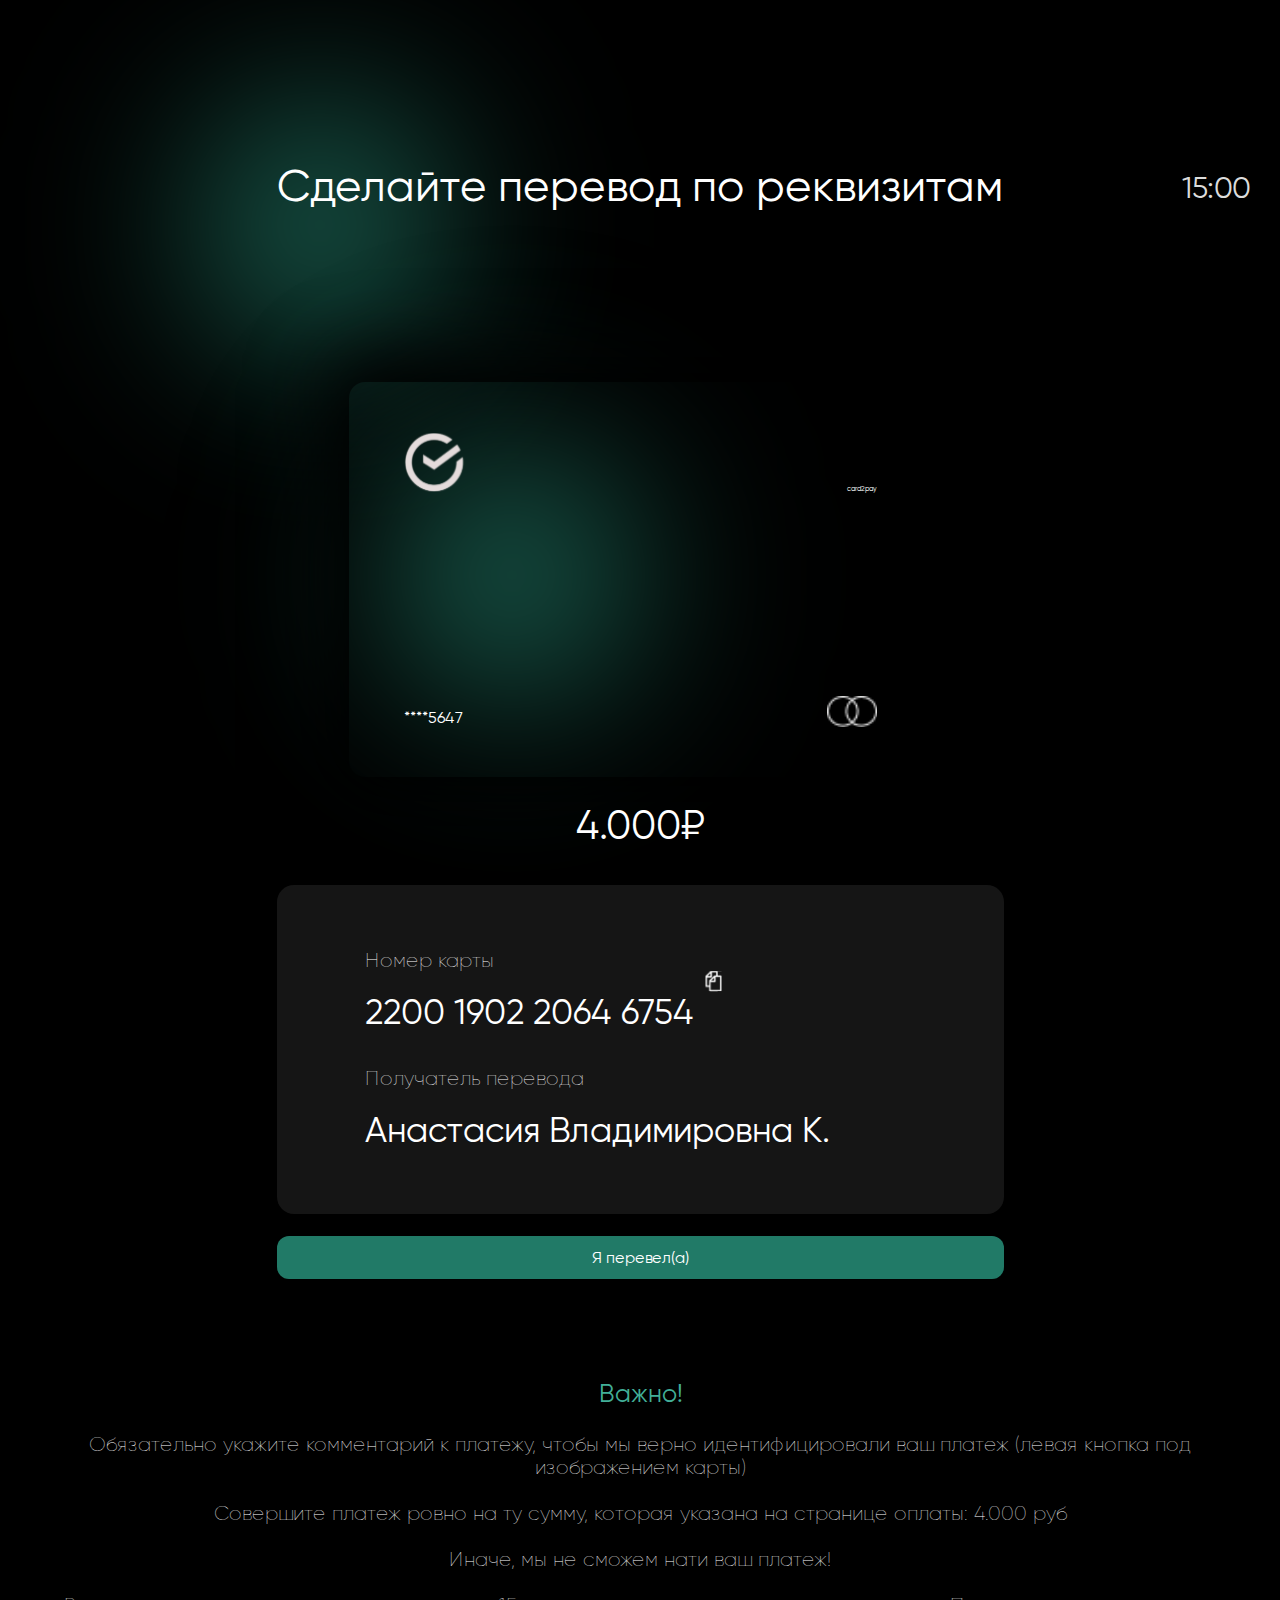
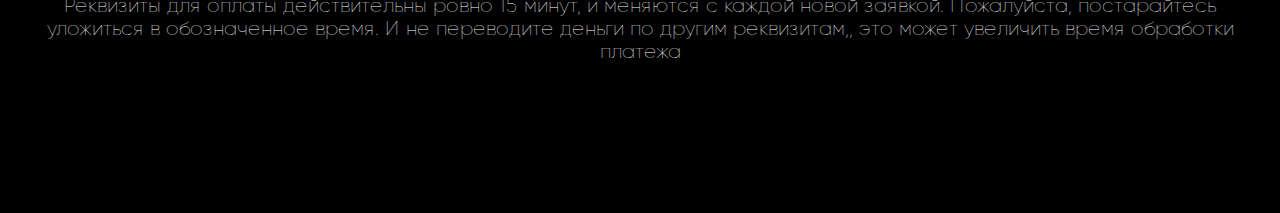
==== index.html @ 3e1feeab "update animation" ====
<!DOCTYPE html>
<html lang="en">
  <head>
    <meta charset="UTF-8" />
    <meta name="viewport" content="width=device-width, initial-scale=1.0" />
    <link href="./style.css" rel="stylesheet" />
    <link href="./animation.css" rel="stylesheet" />
    <title>green-page</title>
  </head>

  <body>
    <div class="gradient-bg">
      <div class="wrapper">
        <div class="page">
          <h1 class="title center">Сделайте перевод по реквизитам</h1>
          <div class="time">15:00</div>
          <div class="cards">
            <div class="card-front">
              <div class="card-front__wr">
                <div class="card-row">
                  <img class="sber" src="./img/gr/sber-icon.svg" alt="" />
                  <span>card2pay</span>
                </div>
                <div class="card-row">
                  <p>****5647</p>
                  <img class="card-logo" src="./img/gr/icon.png" alt="" />
                </div>
              </div>
            </div>
            <div class="card-back">
              <div class="count center">4.000₽</div>
              <div class="info-card">
                <div class="info-card__row">
                  <div class="info">Номер карты</div>
                  <div class="h2">2200 1902 2064 6754</div>
                  <img class="copy" src="./img/gr/copy.svg" alt="" />
                </div>

                <div class="info-card__row">
                  <div class="info">Получатель перевода</div>
                  <div class="h2">Анастасия Владимировна К.</div>
                </div>
              </div>
              <a class="main-btn" href="">Я перевел(а)</a>
            </div>
          </div>
          <div class="info-wr">
            <div class="info-title center">Важно!</div>
            <div class="info">
              Обязательно укажите комментарий к платежу, чтобы мы верно
              идентифицировали ваш платеж (левая кнопка под изображением карты)
              <br /><br />
              Совершите платеж ровно на ту сумму, которая указана на странице
              оплаты: 4.000 руб
              <br /><br />
              Иначе, мы не сможем нати ваш платеж!
              <br /><br />
              Реквизиты для оплаты действительны ровно 15 минут, и меняются с
              каждой новой заявкой. Пожалуйста, постарайтесь уложиться в
              обозначенное время. И не переводите деньги по другим реквизитам,,
              это может увеличить время обработки платежа
            </div>
          </div>
        </div>
      </div>
      <svg xmlns="http://www.w3.org/2000/svg">
        <defs>
          <filter id="goo">
            <feGaussianBlur
              in="SourceGraphic"
              stdDeviation="10"
              result="blur"
            />
            <feColorMatrix
              in="blur"
              mode="matrix"
              values="1 0 0 0 0  0 1 0 0 0  0 0 1 0 0  0 0 0 18 -8"
              result="goo"
            />
            <feBlend in="SourceGraphic" in2="goo" />
          </filter>
        </defs>
      </svg>
      <div class="gradients-container">
        <div class="g1"></div>
        <div class="g2"></div>
      </div>
    </div>
  </body>
</html>
---- style.css ----
/* @font-face {
    font-family: "Gilroy Bold";
    src: url("../../fonts/Gilroy-Bold.ttf");
} */

/* @font-face {
    font-family: "GilroyLight";
    src: url("./fonts/Gilroy-Light.ttf");
} */

/* @font-face {
    font-family: "GilroyMedium";
    src: url("./fonts/Gilroy-Medium.ttf");
} */

@font-face {
    font-family: "GilroyRegular";
    src: url("./fonts/Gilroy-Regular.ttf");
}

@font-face {
    font-family: "GilroyThin";
    src: url("./fonts/Gilroy-Thin.ttf");
}

/* @font-face {
    font-family: "Futura";
    src: url("../../fonts/FuturaPT-Medium.woff");
} */

* {
    margin: 0;
    padding: 0;
    border: 0px;

    font-family: GilroyRegular, sans-serif;
    color: white;
    font-weight: 500;

    /* outline: 1px solid red !important; */
}

a {
    text-decoration: none;
}

body {
    background: black;
}

.wrapper {
    max-width: 390px;
    /* padding: 0 30px; */
    margin: auto;
    /* position: relative; */
    /* display: flex;
    flex-direction: column;
    align-items: center; */
    /* z-index: 1000; */
    /* background: black; */

}

.page {
    position: relative;
    display: flex;
    flex-direction: column;
    align-items: center;
    padding: 30px;
    z-index: 1000;
}

h1 {
    font-size: 15px;
}

.center {
    text-align: center;
}

.title {
    padding: 70px 0 10px;
}

.time {
    font-size: 20px;
    top: 50px;
    position: absolute;
    right: 30px;
    color: #DCDCDC;
}


.card-front {
    /* padding: 28px 33px; */
    /* display: flex; */
    height: 223px;
    /* flex-direction: column; */
    /* justify-content: space-between; */
    /* background: url("./img/gr/card-bg-desct.png") no-repeat center center; */
    /* background: url("./img/gr/card-bg.png") no-repeat center center; */
    /* background: #067865; */
    border-radius: 16px;
    width: 329px;
    box-shadow: 0px 0px 75px 25px black;
    /* opacity: 0.2; */
}

.card-front__wr {
    display: flex;
    height: 167px;
    flex-direction: column;
    padding: 28px 33px;
    justify-content: space-between;
}

.card-row {
    display: flex;
    justify-content: space-between;
    height: fit-content;
    align-items: flex-end;
}

.card-front span {
    font-size: 7px;
}

.count {
    font-size: 25px;
    padding: 25px 0 36px;
}

.info-card {
    background-color: #151515;
    border-radius: 17px;
    padding: 33px 0 33px 21px;
    display: grid;
    gap: 20px;
    margin-bottom: 16px;
}

.info-card__row {
    position: relative;
}

/* 
.info-wr {
    padding: 0 30px;
} */

.info {
    font-family: GilroyThin, sans-serif;
    /* color: #636363; */
    font-size: 12px;
    margin-bottom: 4px;
}

.copy {
    position: absolute;
    right: 100px;
    bottom: 22px;
    cursor: pointer;
}

.h2 {
    font-size: 20px;
}

.info-title {
    color: #42AF98;
    font-size: 17px;
    margin-bottom: 13px;
}


.main-btn {
    background: #217A67;
    padding: 10px 0;
    width: 100%;
    display: flex;
    justify-content: center;
    border-radius: 12px;
    text-shadow: 1px 1px #217A67;
    margin-bottom: 22px;
}

@media (min-width: 992px) {
    .wrapper {
        max-width: 1500px;
    }

    .page {
        padding: 30px 30px 130px;
    }

    h1 {
        font-size: 45px;
    }

    .title {
        padding: 130px 0 170px;
    }

    .time {
        font-size: 30px;
        top: 170px;
        /* right: 30px;  */
    }

    .cards {
        display: flex;
        flex-direction: column;
        align-items: center;


        width: 100%;
        justify-content: space-between;
        margin-bottom: 100px;
    }


    .card-front__wr {
        padding: 50px 55px;
        height: 295px;
    }

    .card-front {
        /* background: url("./img/gr/card-bg-desct.png") no-repeat center center; */
        /* background: blue; */
        height: 395px;
        width: 583px;
        
    }

    .sber {
        height: 61px;
        width: 61px;
    }

    .card-logo {
        width: 50px;
        height: 31px;
    }

    .count {
        font-size: 40px;
    }

    .info-card {
        width: 639px;
        /* height: 322px; */
        margin-bottom: 22px;
        padding: 64px 0 64px 88px;
        gap: 35px;
    }

    .info {
        font-size: 20px;
        margin-bottom: 20px;
    }

    .h2 {
        font-size: 35px;
    }

    .copy {
        height: 21px;
        width: 21px;
        right: 280px;
        bottom: 40px;
    }

    .info-wr {
        text-align: center;
    }

    .main-btn {
        padding: 12px 0;
        margin-bottom: inherit;
    }

    .info-title {
        font-size: 25px;
        margin-bottom: 25px;
    }

    .info-title .info {
        text-align: center;
    }


}

@media (min-width: 1400px) {
    .cards {
        flex-direction: initial;
    }

    .card-back {
        margin-top: -107px;
    }
}
---- animation.css ----
:root {
    /* --opacity: 10%; */
    --color-bg1: red;
    --color-bg2: red;
    --color1: 33, 122, 103;
    --color3: 33, 122, 103;
    --color4: 33, 122, 103;
    --color5: 33, 122, 103;
    --color-interactive: 33, 122, 103;
    --circle-size: 50%;
    /* --blending: Soft-light; */
    --opacity-g: 0.3;
}


@keyframes g1 {
    0% {
        transform: translateX(-50%) translateY(-100vh);
    }

    /* 50% {
       transform: translateX(0) translateY(0);
    } */

    100% {
        transform: translateX(0) translateY(0);
        
    }
}


@keyframes g2 {
    0% {
        transform: translateX(150%) translateY(100vh);
    }

    /* 50% {
       transform: translateX(0) translateY(0);
    } */

    100% {
        transform: translateX(0) translateY(0);
        
    }
}


.gradient-bg {
    /* width: 100vw;
    height: 100vh; */
    /* position: relative; */
    overflow: hidden;
    background: black;
    /* top: 0;
    left: 0; */
}

.gradient-bg svg {
    display: none;
} 


.gradients-container {
    /* filter: url(#goo) blur(90px); */
    width: 100%;
    height: 100%;
    top: 0;
    /* right: 0; */
    position: absolute;
}

.g1 {
    top: -130px;
    left: 60px;
    filter: url(#goo) blur(90px);
    position: absolute;
    background: radial-gradient(circle at center, rgba(var(--color1), 0.8) 0, rgba(var(--color1), 0) 50%) no-repeat;
    /* background: radial-gradient(rgba(var(--color1), 0.8) 0, rgba(var(--color1), 0) 50%) no-repeat; */
    /* mix-blend-mode: var(--blending); */

    width: var(--circle-size);
    height: var(--circle-size);
    /* top: calc(50% - var(--circle-size) / 2);
    left: calc(50% - var(--circle-size) / 2); */

    /* transform-origin: center center; */
    animation: g1 2s;

    /* opacity: var(--opacity-g); */
    opacity: 1;
}

.g2 {
    top: 50px;
    left: 345px;
    filter: url(#goo) blur(90px);
    position: absolute;
    background: radial-gradient(circle at center, rgba(var(--color1), 0.8) 0, rgba(var(--color1), 0) 50%) no-repeat;
    /* mix-blend-mode: var(--blending); */

    width: var(--circle-size);
    height: var(--circle-size);
    /* top: calc(50% - var(--circle-size) / 2);
    left: calc(50% - var(--circle-size) / 2); */

    /* transform-origin: calc(50% - 400px); */
    /* transform-origin: top left; */
    animation: g2 2s;

    /* opacity: var(--opacity-g); */
    opacity: 1;
}

@media (min-width: 992px) {
    .g1 {
        top: 0;
        left: 0;
    }
    
    .g2 {
        top: 350px;
        left: 15%;
    }
}
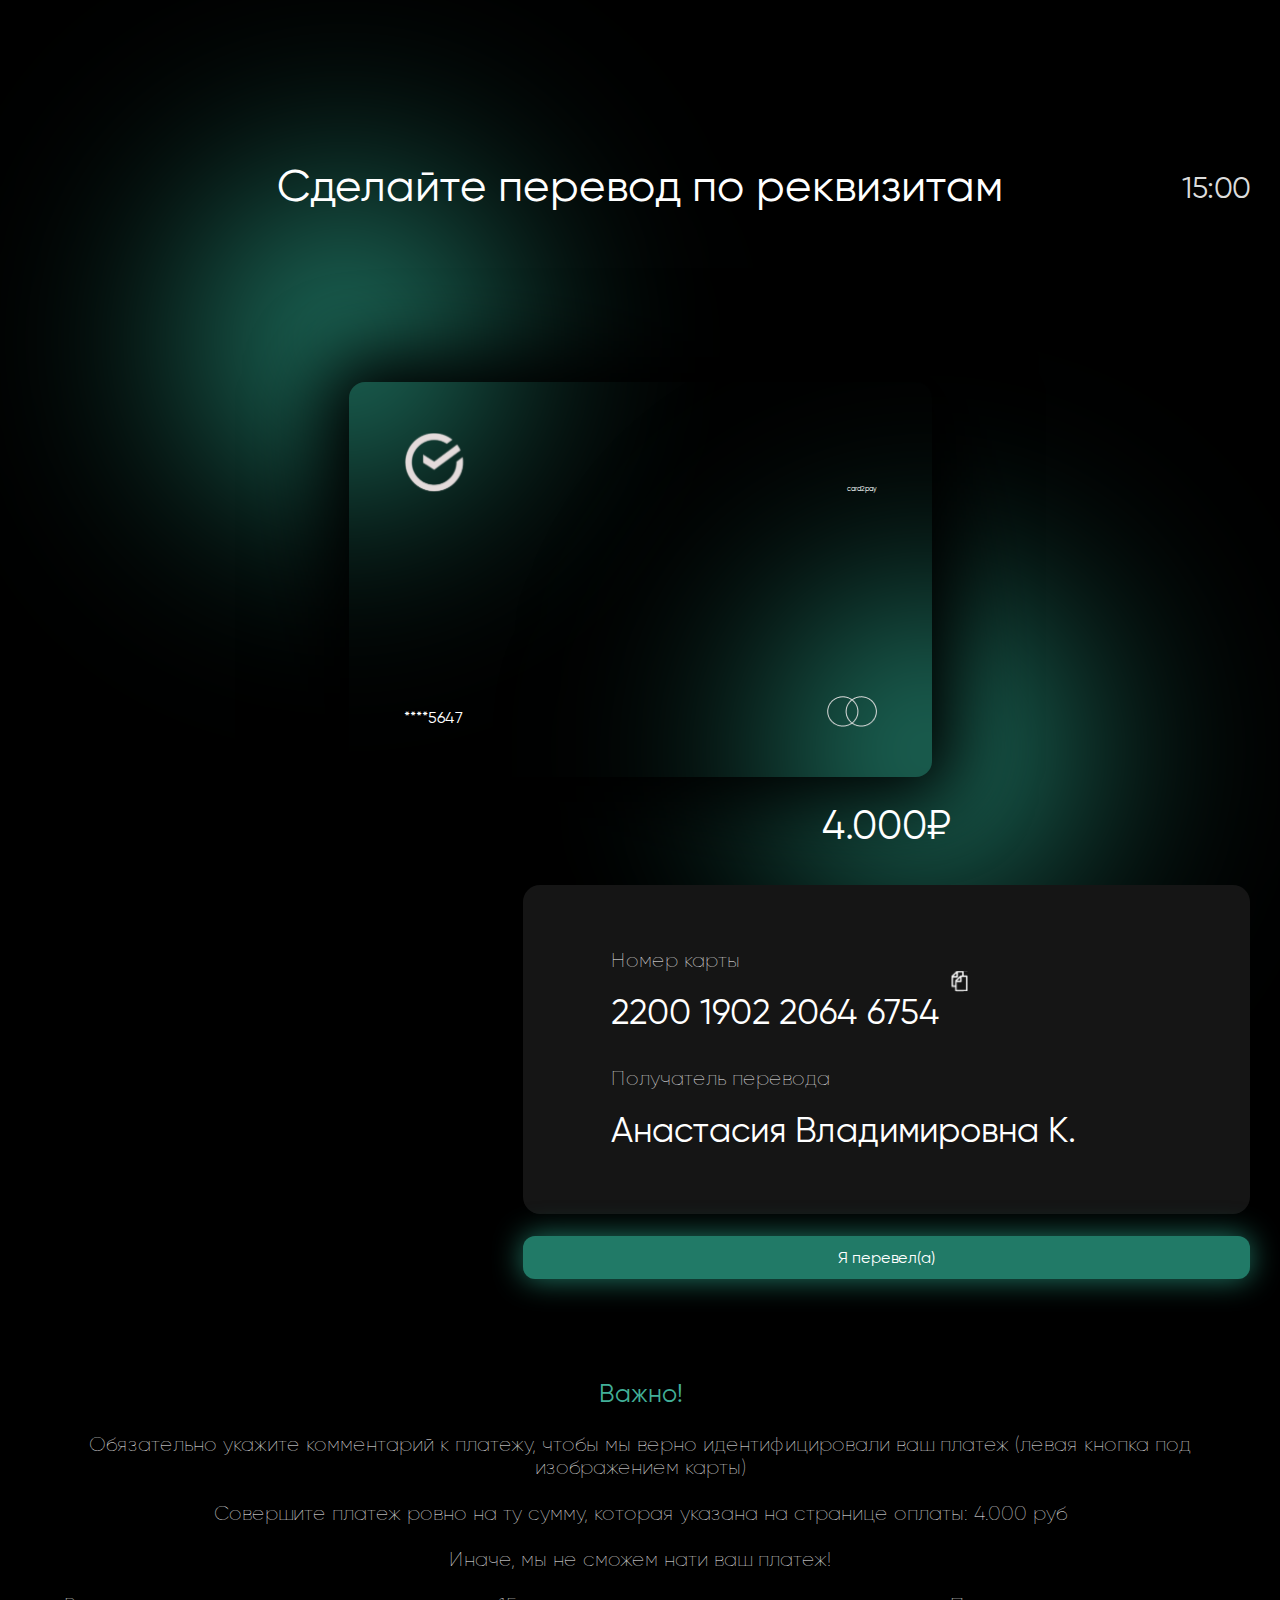
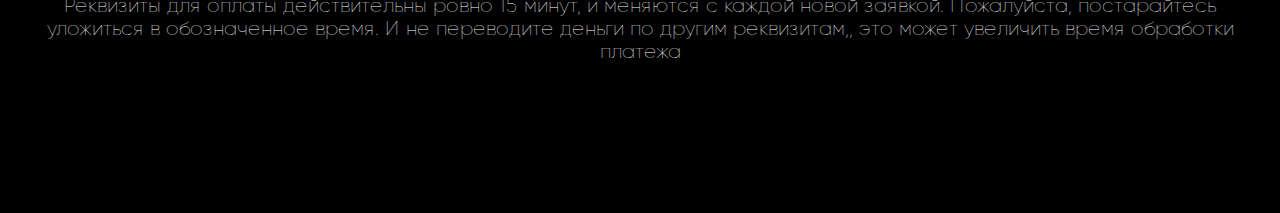
==== commit c214d1f6: "add: page2" ====
--- a/index.html
+++ b/index.html
@@ -12,7 +12,7 @@
     <div class="gradient-bg">
       <div class="wrapper">
         <div class="page">
-          <h1 class="title center">Сделайте перевод по реквизитам</h1>
+          <h1 class="title">Сделайте перевод по реквизитам</h1>
           <div class="time">15:00</div>
           <div class="cards">
             <div class="card-front">
--- a/style.css
+++ b/style.css
@@ -3,10 +3,10 @@
     src: url("../../fonts/Gilroy-Bold.ttf");
 } */
 
-/* @font-face {
+@font-face {
     font-family: "GilroyLight";
     src: url("./fonts/Gilroy-Light.ttf");
-} */
+}
 
 /* @font-face {
     font-family: "GilroyMedium";
@@ -22,6 +22,11 @@
     font-family: "GilroyThin";
     src: url("./fonts/Gilroy-Thin.ttf");
 }
+
+/* @font-face {
+    font-family: "GilroyThin";
+    src: url("./fonts/Gilroy.otf");
+} */
 
 /* @font-face {
     font-family: "Futura";
@@ -74,12 +79,17 @@
     font-size: 15px;
 }
 
+b {
+    font-weight: bold;
+}
 .center {
     text-align: center;
 }
 
 .title {
+    text-align: center;
     padding: 70px 0 10px;
+    z-index: 10;
 }
 
 .time {
@@ -125,6 +135,13 @@
     font-size: 7px;
 }
 
+.card-front img {
+    z-index: 10;
+
+    display: flex;
+    margin-bottom: -50px;
+}
+
 .count {
     font-size: 25px;
     padding: 25px 0 36px;
@@ -180,9 +197,31 @@
     display: flex;
     justify-content: center;
     border-radius: 12px;
-    text-shadow: 1px 1px #217A67;
+    box-shadow: 0px 0px 30px #217A67;
     margin-bottom: 22px;
 }
+/* page2  */
+.done {
+    order: -1;
+    display: flex;
+    justify-content: center;
+}
+
+.table {
+    font-family: GilroyLight, sans-serif !important;
+    font-size: 12px;
+    padding: 33px 21px;
+    min-width: 330px;
+}
+
+.table-row {
+    display: flex;
+}
+
+.table-row div {
+    width: 50%;
+}
+
 
 @media (min-width: 992px) {
     .wrapper {
@@ -288,10 +327,31 @@
         text-align: center;
     }
 
-
-}
-
-@media (min-width: 1400px) {
+    /* page2  */
+    .done {
+        order: inherit;
+        position: absolute;
+        left: 0;
+        top: 410px;
+    }
+
+    .card-front img {
+        margin-bottom: inherit;
+        
+    }
+
+    .done-img {
+        width: 106px;
+    }
+
+    .card-back {
+        margin-left: auto;
+    }
+
+
+}
+
+@media (min-width: 1440px) {
     .cards {
         flex-direction: initial;
     }
--- a/animation.css
+++ b/animation.css
@@ -7,42 +7,19 @@
     --color4: 33, 122, 103;
     --color5: 33, 122, 103;
     --color-interactive: 33, 122, 103;
-    --circle-size: 50%;
+    /* --circle-size-big: 50%; */
+    --circle-size-small: 400px;
+    --circle-size-big: 800px;
     /* --blending: Soft-light; */
     --opacity-g: 0.3;
-}
-
-
-@keyframes g1 {
-    0% {
-        transform: translateX(-50%) translateY(-100vh);
-    }
-
-    /* 50% {
-       transform: translateX(0) translateY(0);
-    } */
-
-    100% {
-        transform: translateX(0) translateY(0);
-        
-    }
-}
-
-
-@keyframes g2 {
-    0% {
-        transform: translateX(150%) translateY(100vh);
-    }
-
-    /* 50% {
-       transform: translateX(0) translateY(0);
-    } */
-
-    100% {
-        transform: translateX(0) translateY(0);
-        
-    }
-}
+    --w-390: calc((100% - 390px)/2);
+    --w-1440: calc((100% - 1440px)/2);
+    --w-992: calc((100% - 992px)/2);
+    --w-744: calc((100% - 744px)/2);
+}
+
+
+
 
 
 .gradient-bg {
@@ -69,19 +46,65 @@
     position: absolute;
 }
 
+
+@keyframes g1 {
+    0% {
+        transform: translateX(-50%) translateY(-100vh);
+    }
+
+    /* 50% {
+       transform: translateX(0) translateY(0);
+    } */
+
+    100% {
+        transform: translateX(0) translateY(0);
+        
+    }
+}
+
+
+@keyframes g2 {
+    0% {
+        transform: translateX(150%) translateY(100vh);
+    }
+
+    /* 50% {
+       transform: translateX(0) translateY(0);
+    } */
+
+    100% {
+        transform: translateX(0) translateY(0);
+        
+    }
+}
+
+@keyframes g3 {
+    0% {
+        transform: translateX(0) translateY(0);
+    }
+
+    100% {
+        transform: translateX(0) translateY(0);
+        
+    }
+
+    from { opacity: 0; }
+    to { opacity: 1; }
+}
+
 .g1 {
-    top: -130px;
-    left: 60px;
+    top: -70px;
+    left: calc(var(--w-390) - 200px);
     filter: url(#goo) blur(90px);
     position: absolute;
     background: radial-gradient(circle at center, rgba(var(--color1), 0.8) 0, rgba(var(--color1), 0) 50%) no-repeat;
     /* background: radial-gradient(rgba(var(--color1), 0.8) 0, rgba(var(--color1), 0) 50%) no-repeat; */
     /* mix-blend-mode: var(--blending); */
 
-    width: var(--circle-size);
-    height: var(--circle-size);
-    /* top: calc(50% - var(--circle-size) / 2);
-    left: calc(50% - var(--circle-size) / 2); */
+    width: var(--circle-size-small);
+    height: var(--circle-size-small);
+    /* top: calc(50% - var(--circle-size-big) / 2);
+    left: calc(50% - var(--circle-size-big) / 2); */
 
     /* transform-origin: center center; */
     animation: g1 2s;
@@ -91,17 +114,17 @@
 }
 
 .g2 {
-    top: 50px;
-    left: 345px;
+    top: 150px;
+    left: calc(var(--w-390)  + 330px - 200px);
     filter: url(#goo) blur(90px);
     position: absolute;
     background: radial-gradient(circle at center, rgba(var(--color1), 0.8) 0, rgba(var(--color1), 0) 50%) no-repeat;
     /* mix-blend-mode: var(--blending); */
 
-    width: var(--circle-size);
-    height: var(--circle-size);
-    /* top: calc(50% - var(--circle-size) / 2);
-    left: calc(50% - var(--circle-size) / 2); */
+    width: var(--circle-size-small);
+    height: var(--circle-size-small);
+    /* top: calc(50% - var(--circle-size-big) / 2);
+    left: calc(50% - var(--circle-size-big) / 2); */
 
     /* transform-origin: calc(50% - 400px); */
     /* transform-origin: top left; */
@@ -111,15 +134,73 @@
     opacity: 1;
 }
 
+.g3 {
+    top: -20px;
+    /* left: 0; */
+    filter: url(#goo) blur(90px);
+    position: absolute;
+    background: radial-gradient(circle at center, rgba(var(--color1), 1.2) 0, rgba(var(--color1), 0) 120%) no-repeat;
+    /* mix-blend-mode: var(--blending); */
+
+    width: var(--circle-size-small);
+    height: var(--circle-size-small);
+    /* top: calc(50% - var(--circle-size-big) / 2);
+    left: calc(50% - var(--circle-size-big) / 2); */
+
+    /* transform-origin: calc(50% - 400px); */
+    /* transform-origin: top left; */
+    animation: g3 2s;
+
+    /* opacity: var(--opacity-g); */
+    /* opacity: 1; */
+}
+
+@media (min-width: 744px) {
+    .g1 {
+        top: -270px;
+        left: calc(var(--w-744) - 200px);
+        /* left: 0; */
+
+        width: var(--circle-size-big);
+        height: var(--circle-size-big);
+    }
+    
+    .g2 {
+        top: 0px;
+        /* left: 15%; */
+        left: calc(var(--w-744)  + 330px - 200px);
+
+        width: var(--circle-size-big);
+        height: var(--circle-size-big);
+    }
+}
+
 @media (min-width: 992px) {
     .g1 {
-        top: 0;
-        left: 0;
+        /* top: -270px; */
+        top: -60px;
+        left: calc(var(--w-992) - 200px);
+        /* left: 0; */
     }
     
     .g2 {
         top: 350px;
-        left: 15%;
-    }
-}
-
+        /* left: 15%; */
+        left: calc(var(--w-992)  + 583px - 200px);
+    }
+}
+
+@media (min-width: 1440px) {
+    .g1 {
+        top: 0;
+        left: calc(var(--w-1440) - 400px);
+        /* left: 0; */
+    }
+    
+    .g2 {
+        top: 350px;
+        /* left: 15%; */
+        left: calc(var(--w-1440) - 400px + 583px);
+    }
+}
+
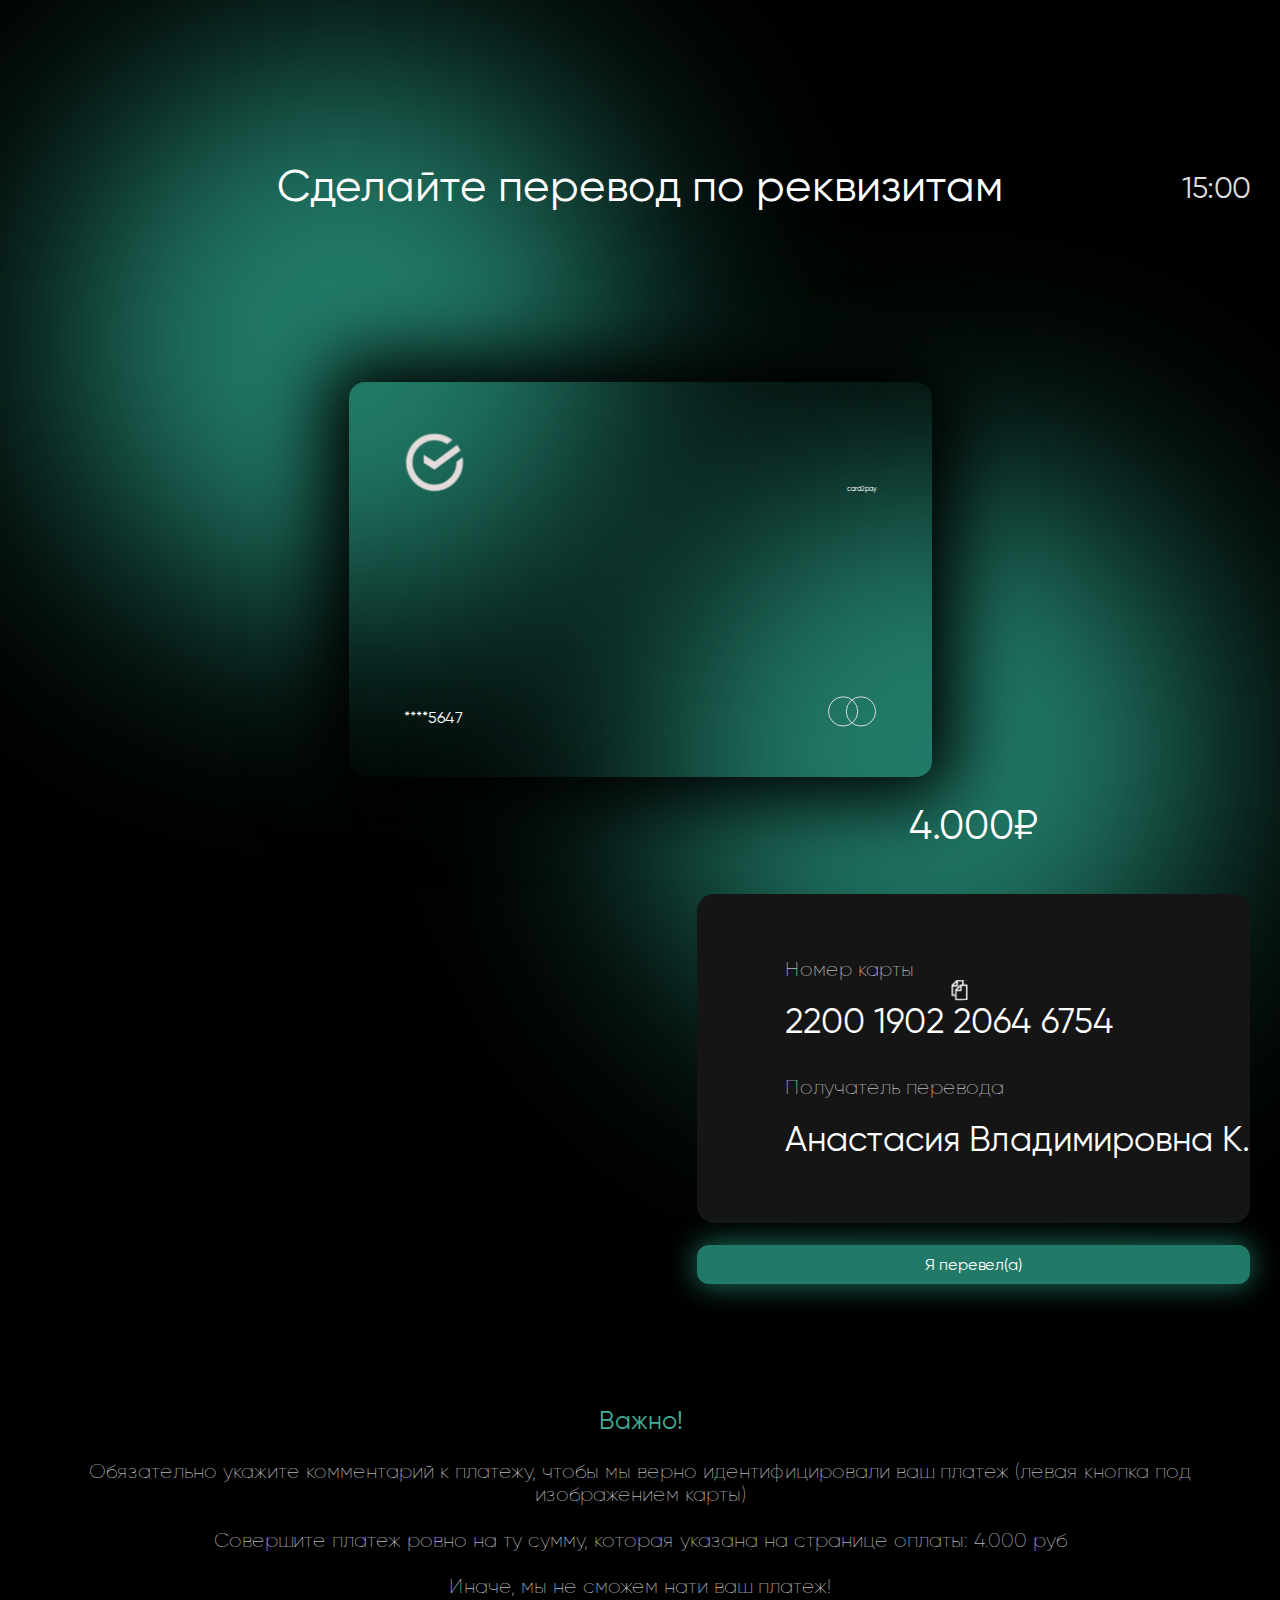
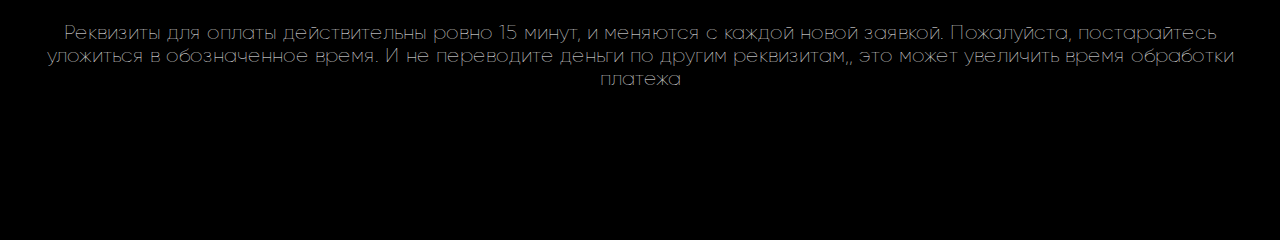
==== commit 9572ec1b: "update animation" ====
--- a/index.html
+++ b/index.html
@@ -18,22 +18,22 @@
             <div class="card-front">
               <div class="card-front__wr">
                 <div class="card-row">
-                  <img class="sber" src="./img/gr/sber-icon.svg" alt="" />
+                  <img class="sber-icon" src="./img/sber-icon.svg" alt="" />
                   <span>card2pay</span>
                 </div>
                 <div class="card-row">
                   <p>****5647</p>
-                  <img class="card-logo" src="./img/gr/icon.png" alt="" />
+                  <img class="card-icon" src="./img/card-icon.svg" alt="" />
                 </div>
               </div>
             </div>
             <div class="card-back">
               <div class="count center">4.000₽</div>
-              <div class="info-card">
+              <div class="info-card card-bg">
                 <div class="info-card__row">
                   <div class="info">Номер карты</div>
                   <div class="h2">2200 1902 2064 6754</div>
-                  <img class="copy" src="./img/gr/copy.svg" alt="" />
+                  <img class="copy" src="./img/copy.svg" alt="" />
                 </div>
 
                 <div class="info-card__row">
@@ -41,7 +41,7 @@
                   <div class="h2">Анастасия Владимировна К.</div>
                 </div>
               </div>
-              <a class="main-btn" href="">Я перевел(а)</a>
+              <a class="btn btn-green" href="">Я перевел(а)</a>
             </div>
           </div>
           <div class="info-wr">
--- a/style.css
+++ b/style.css
@@ -107,8 +107,8 @@
     height: 223px;
     /* flex-direction: column; */
     /* justify-content: space-between; */
-    /* background: url("./img/gr/card-bg-desct.png") no-repeat center center; */
-    /* background: url("./img/gr/card-bg.png") no-repeat center center; */
+    /* background: url("./img/card-bg-desct.png") no-repeat center center; */
+    /* background: url("./img/card-bg.png") no-repeat center center; */
     /* background: #067865; */
     border-radius: 16px;
     width: 329px;
@@ -137,33 +137,47 @@
 
 .card-front img {
     z-index: 10;
-
-    display: flex;
-    margin-bottom: -50px;
 }
 
 .count {
     font-size: 25px;
-    padding: 25px 0 36px;
+    margin-top: 25px;
 }
 
 .info-card {
+    display: grid;
+    gap: 20px;
+}
+
+.card-back {
+    min-width: 330px;
+}
+
+.card-bg {
     background-color: #151515;
     border-radius: 17px;
-    padding: 33px 0 33px 21px;
-    display: grid;
-    gap: 20px;
-    margin-bottom: 16px;
+    padding: 33px;
+    /* margin-bottom: 25px;
+    margin-top: 45px; */
+
+    /* min-width: 330px; */
+    max-width: 640px;
+    margin: 45px 0 25px;
 }
 
 .info-card__row {
     position: relative;
 }
 
-/* 
-.info-wr {
-    padding: 0 30px;
-} */
+.sber-icon {
+    height: 34px;
+    width: 34px;
+}
+
+.card-icon {
+    width: 28px;
+    height: 17px;
+}
 
 .info {
     font-family: GilroyThin, sans-serif;
@@ -190,16 +204,25 @@
 }
 
 
-.main-btn {
-    background: #217A67;
+.btn {
     padding: 10px 0;
     width: 100%;
     display: flex;
     justify-content: center;
     border-radius: 12px;
+    margin-bottom: 22px;
+}
+
+.btn-green {
+    background: #217A67;
     box-shadow: 0px 0px 30px #217A67;
-    margin-bottom: 22px;
-}
+}
+
+.btn-red {
+    background: #6F1C1C;
+    box-shadow: 0px 0px 30px #6F1C1C;
+}
+
 /* page2  */
 .done {
     order: -1;
@@ -207,11 +230,16 @@
     justify-content: center;
 }
 
+.done-img {
+    width: 37px;
+    /* height: 42px; */
+    margin-bottom: -50px;
+}
+
 .table {
     font-family: GilroyLight, sans-serif !important;
     font-size: 12px;
-    padding: 33px 21px;
-    min-width: 330px;
+    /* min-width: 330px; */
 }
 
 .table-row {
@@ -264,19 +292,19 @@
     }
 
     .card-front {
-        /* background: url("./img/gr/card-bg-desct.png") no-repeat center center; */
+        /* background: url("./img/card-bg-desct.png") no-repeat center center; */
         /* background: blue; */
         height: 395px;
         width: 583px;
         
     }
 
-    .sber {
+    .sber-icon {
         height: 61px;
         width: 61px;
     }
 
-    .card-logo {
+    .card-icon {
         width: 50px;
         height: 31px;
     }
@@ -286,7 +314,7 @@
     }
 
     .info-card {
-        width: 639px;
+        /* width: 639px; */
         /* height: 322px; */
         margin-bottom: 22px;
         padding: 64px 0 64px 88px;
--- a/animation.css
+++ b/animation.css
@@ -1,11 +1,13 @@
 :root {
     /* --opacity: 10%; */
-    --color-bg1: red;
-    --color-bg2: red;
+    /* --color-bg1: red;
+    --color-bg2: red; */
     --color1: 33, 122, 103;
     --color3: 33, 122, 103;
     --color4: 33, 122, 103;
     --color5: 33, 122, 103;
+
+    --color-red: 144, 54, 54;
     --color-interactive: 33, 122, 103;
     /* --circle-size-big: 50%; */
     --circle-size-small: 400px;
@@ -97,7 +99,7 @@
     left: calc(var(--w-390) - 200px);
     filter: url(#goo) blur(90px);
     position: absolute;
-    background: radial-gradient(circle at center, rgba(var(--color1), 0.8) 0, rgba(var(--color1), 0) 50%) no-repeat;
+    background: radial-gradient(circle at center, rgba(var(--color1), 1) 0, rgba(var(--color1), 0) 80%) no-repeat;
     /* background: radial-gradient(rgba(var(--color1), 0.8) 0, rgba(var(--color1), 0) 50%) no-repeat; */
     /* mix-blend-mode: var(--blending); */
 
@@ -118,7 +120,7 @@
     left: calc(var(--w-390)  + 330px - 200px);
     filter: url(#goo) blur(90px);
     position: absolute;
-    background: radial-gradient(circle at center, rgba(var(--color1), 0.8) 0, rgba(var(--color1), 0) 50%) no-repeat;
+    background: radial-gradient(circle at center, rgba(var(--color1), 1) 0, rgba(var(--color1), 0) 80%) no-repeat;
     /* mix-blend-mode: var(--blending); */
 
     width: var(--circle-size-small);
@@ -139,7 +141,7 @@
     /* left: 0; */
     filter: url(#goo) blur(90px);
     position: absolute;
-    background: radial-gradient(circle at center, rgba(var(--color1), 1.2) 0, rgba(var(--color1), 0) 120%) no-repeat;
+    background: radial-gradient(circle at center, rgba(var(--color1), 1) 0, rgba(var(--color1), 0) 80%) no-repeat;
     /* mix-blend-mode: var(--blending); */
 
     width: var(--circle-size-small);
@@ -154,6 +156,28 @@
     /* opacity: var(--opacity-g); */
     /* opacity: 1; */
 }
+
+.g4 {
+    top: -20px;
+    /* left: 0; */
+    filter: url(#goo) blur(90px);
+    position: absolute;
+    background: radial-gradient(circle at center, rgba(var(--color-red), 1) 0, rgba(var(--color-red), 0) 80%) no-repeat;
+    /* mix-blend-mode: var(--blending); */
+
+    width: var(--circle-size-small);
+    height: var(--circle-size-small);
+    /* top: calc(50% - var(--circle-size-big) / 2);
+    left: calc(50% - var(--circle-size-big) / 2); */
+
+    /* transform-origin: calc(50% - 400px); */
+    /* transform-origin: top left; */
+    animation: g3 2s;
+
+    /* opacity: var(--opacity-g); */
+    /* opacity: 1; */
+}
+
 
 @media (min-width: 744px) {
     .g1 {
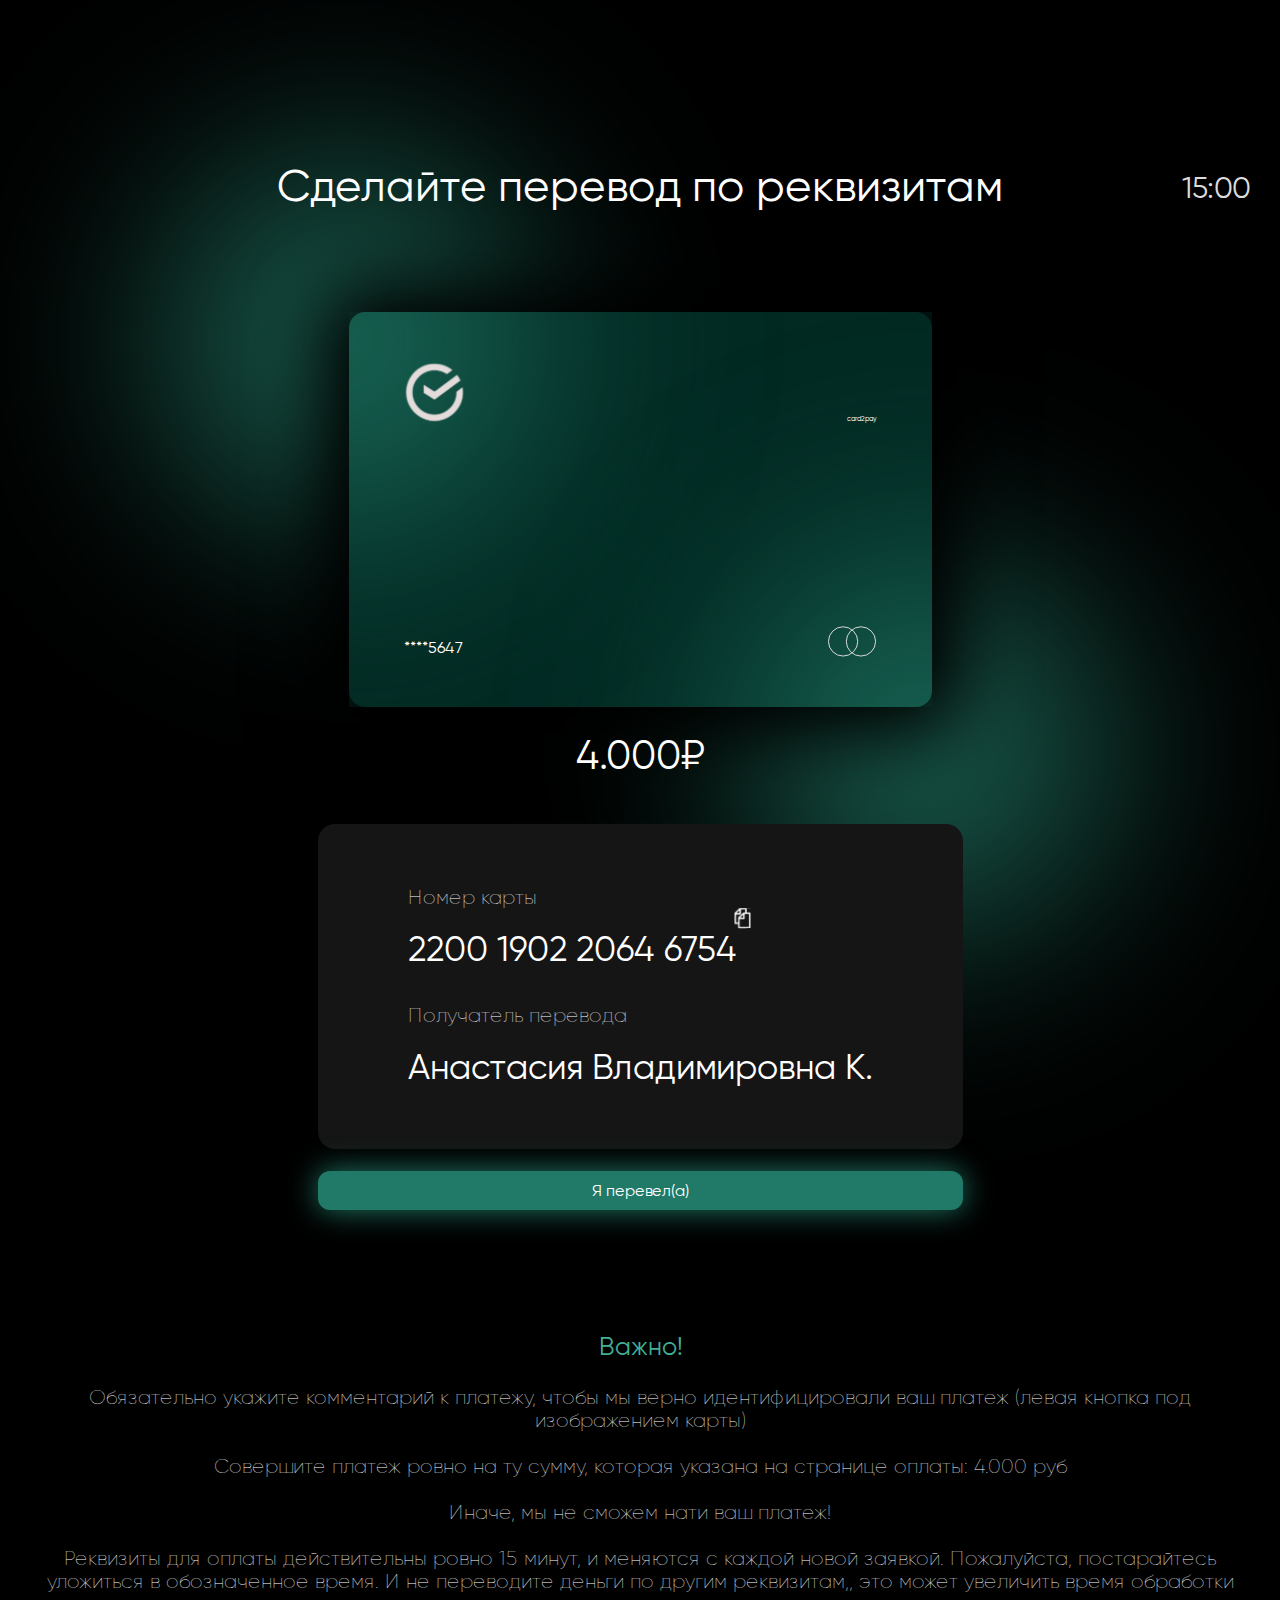
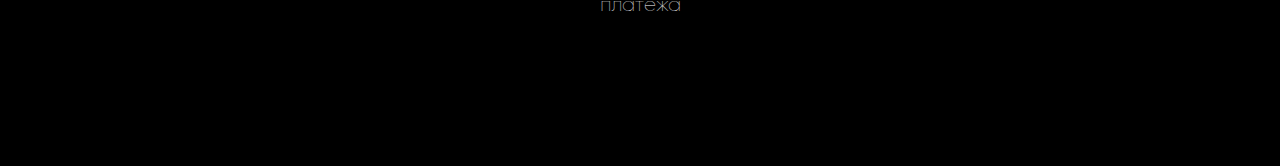
==== commit 734a0021: "fix: update animation (3)" ====
--- a/index.html
+++ b/index.html
@@ -9,81 +9,60 @@
   </head>
 
   <body>
-    <div class="gradient-bg">
-      <div class="wrapper">
-        <div class="page">
-          <h1 class="title">Сделайте перевод по реквизитам</h1>
-          <div class="time">15:00</div>
-          <div class="cards">
-            <div class="card-front">
-              <div class="card-front__wr">
-                <div class="card-row">
-                  <img class="sber-icon" src="./img/sber-icon.svg" alt="" />
-                  <span>card2pay</span>
-                </div>
-                <div class="card-row">
-                  <p>****5647</p>
-                  <img class="card-icon" src="./img/card-icon.svg" alt="" />
-                </div>
+    <div class="wrapper">
+      <div class="page">
+        <h1 class="title">Сделайте перевод по реквизитам</h1>
+        <div class="time">15:00</div>
+        <div class="cards main-cards">
+            <div class="g g1"></div>
+            <div class="g g2"></div>
+          <div class="card-front back-anim">
+
+            <div class="card-front__wr">
+              <div class="card-row">
+                <img class="sber-icon" src="./img/sber-icon.svg" alt="" />
+                <span>card2pay</span>
+              </div>
+              <div class="card-row">
+                <p>****5647</p>
+                <img class="card-icon" src="./img/card-icon.svg" alt="" />
               </div>
             </div>
-            <div class="card-back">
-              <div class="count center">4.000₽</div>
-              <div class="info-card card-bg">
-                <div class="info-card__row">
-                  <div class="info">Номер карты</div>
-                  <div class="h2">2200 1902 2064 6754</div>
-                  <img class="copy" src="./img/copy.svg" alt="" />
-                </div>
+          </div>
+          <div class="card-back">
+            <div class="count center">4.000₽</div>
+            <div class="info-card card-bg">
+              <div class="info-card__row">
+                <div class="info">Номер карты</div>
+                <div class="h2">2200 1902 2064 6754</div>
+                <img class="copy" src="./img/copy.svg" alt="" />
+              </div>
 
-                <div class="info-card__row">
-                  <div class="info">Получатель перевода</div>
-                  <div class="h2">Анастасия Владимировна К.</div>
-                </div>
+              <div class="info-card__row">
+                <div class="info">Получатель перевода</div>
+                <div class="h2">Анастасия Владимировна К.</div>
               </div>
-              <a class="btn btn-green" href="">Я перевел(а)</a>
             </div>
-          </div>
-          <div class="info-wr">
-            <div class="info-title center">Важно!</div>
-            <div class="info">
-              Обязательно укажите комментарий к платежу, чтобы мы верно
-              идентифицировали ваш платеж (левая кнопка под изображением карты)
-              <br /><br />
-              Совершите платеж ровно на ту сумму, которая указана на странице
-              оплаты: 4.000 руб
-              <br /><br />
-              Иначе, мы не сможем нати ваш платеж!
-              <br /><br />
-              Реквизиты для оплаты действительны ровно 15 минут, и меняются с
-              каждой новой заявкой. Пожалуйста, постарайтесь уложиться в
-              обозначенное время. И не переводите деньги по другим реквизитам,,
-              это может увеличить время обработки платежа
-            </div>
+            <a class="btn btn-green" href="">Я перевел(а)</a>
           </div>
         </div>
-      </div>
-      <svg xmlns="http://www.w3.org/2000/svg">
-        <defs>
-          <filter id="goo">
-            <feGaussianBlur
-              in="SourceGraphic"
-              stdDeviation="10"
-              result="blur"
-            />
-            <feColorMatrix
-              in="blur"
-              mode="matrix"
-              values="1 0 0 0 0  0 1 0 0 0  0 0 1 0 0  0 0 0 18 -8"
-              result="goo"
-            />
-            <feBlend in="SourceGraphic" in2="goo" />
-          </filter>
-        </defs>
-      </svg>
-      <div class="gradients-container">
-        <div class="g1"></div>
-        <div class="g2"></div>
+        <div class="info-wr">
+          <div class="info-title center">Важно!</div>
+          <div class="info">
+            Обязательно укажите комментарий к платежу, чтобы мы верно
+            идентифицировали ваш платеж (левая кнопка под изображением карты)
+            <br /><br />
+            Совершите платеж ровно на ту сумму, которая указана на странице
+            оплаты: 4.000 руб
+            <br /><br />
+            Иначе, мы не сможем нати ваш платеж!
+            <br /><br />
+            Реквизиты для оплаты действительны ровно 15 минут, и меняются с
+            каждой новой заявкой. Пожалуйста, постарайтесь уложиться в
+            обозначенное время. И не переводите деньги по другим реквизитам,,
+            это может увеличить время обработки платежа
+          </div>
+        </div>
       </div>
     </div>
   </body>
--- a/style.css
+++ b/style.css
@@ -98,8 +98,27 @@
     position: absolute;
     right: 30px;
     color: #DCDCDC;
-}
-
+    z-index: 1;
+}
+
+@keyframes back-anim {
+    0% {
+        background-color: black;
+    }
+
+    /* 50% {
+       transform: translateX(0) translateY(0);
+    } */
+
+    100% {
+        background-color: rgba(6, 120, 101, .35);
+    }
+}
+
+.back-anim {
+    animation: back-anim 2s;
+    background: rgba(6, 120, 101, 0.35);
+}
 
 .card-front {
     /* padding: 28px 33px; */
@@ -110,18 +129,21 @@
     /* background: url("./img/card-bg-desct.png") no-repeat center center; */
     /* background: url("./img/card-bg.png") no-repeat center center; */
     /* background: #067865; */
-    border-radius: 16px;
+    /* border-radius: 167px; */
     width: 329px;
-    box-shadow: 0px 0px 75px 25px black;
+    /* box-shadow: 0px 0px 75px 25px black; */
     /* opacity: 0.2; */
 }
 
 .card-front__wr {
+    position: relative;
     display: flex;
     height: 167px;
     flex-direction: column;
     padding: 28px 33px;
     justify-content: space-between;
+    box-shadow: 0px 0px 75px 25px black;
+    border-radius: 16px;
 }
 
 .card-row {
@@ -151,12 +173,14 @@
 
 .card-back {
     min-width: 330px;
+    z-index: 900000;
+    position: relative;
 }
 
 .card-bg {
     background-color: #151515;
     border-radius: 17px;
-    padding: 33px;
+    padding: 33px 21px;
     /* margin-bottom: 25px;
     margin-top: 45px; */
 
@@ -188,7 +212,7 @@
 
 .copy {
     position: absolute;
-    right: 100px;
+    right: 80px;
     bottom: 22px;
     cursor: pointer;
 }
@@ -248,6 +272,7 @@
 
 .table-row div {
     width: 50%;
+    min-width: 150px;
 }
 
 
@@ -265,7 +290,7 @@
     }
 
     .title {
-        padding: 130px 0 170px;
+        padding: 130px 0 100px;
     }
 
     .time {
@@ -278,13 +303,19 @@
         display: flex;
         flex-direction: column;
         align-items: center;
-
-
         width: 100%;
         justify-content: space-between;
         margin-bottom: 100px;
     }
 
+    /* .main-cards {
+        margin-top: 70px;
+        margin-top: -100px;
+    } */
+
+    .card-bg {
+        padding: 62px 90px;
+    }
 
     .card-front__wr {
         padding: 50px 55px;
@@ -296,7 +327,6 @@
         /* background: blue; */
         height: 395px;
         width: 583px;
-        
     }
 
     .sber-icon {
@@ -317,7 +347,7 @@
         /* width: 639px; */
         /* height: 322px; */
         margin-bottom: 22px;
-        padding: 64px 0 64px 88px;
+        /* padding: 64px 0 64px 88px; */
         gap: 35px;
     }
 
@@ -333,7 +363,7 @@
     .copy {
         height: 21px;
         width: 21px;
-        right: 280px;
+        right: 120px;
         bottom: 40px;
     }
 
@@ -355,36 +385,49 @@
         text-align: center;
     }
 
-    /* page2  */
     .done {
         order: inherit;
         position: absolute;
         left: 0;
+        top: 370px;
+    }
+
+    .card-back-left {
+        margin-left: auto;
+        z-index: 20;
+    }
+
+    .done-img {
+        width: 106px;
+        margin-bottom: inherit;
+    }
+
+}
+
+@media (min-width: 1440px) {
+    .cards {
+        flex-direction: initial;
+    }
+
+    .card-back {
+        
+        min-width: 640px;
+    }
+
+    /* page2  */
+    /* .done {
+        order: inherit;
+        position: absolute;
+        left: 0;
         top: 410px;
-    }
+    } */
 
     .card-front img {
         margin-bottom: inherit;
         
     }
 
-    .done-img {
-        width: 106px;
-    }
-
-    .card-back {
-        margin-left: auto;
-    }
-
-
-}
-
-@media (min-width: 1440px) {
-    .cards {
-        flex-direction: initial;
-    }
-
-    .card-back {
-        margin-top: -107px;
-    }
+
+
+
 }--- a/animation.css
+++ b/animation.css
@@ -94,67 +94,35 @@
     to { opacity: 1; }
 }
 
+.g {
+    background: radial-gradient(circle at center, rgba(var(--color1), 1) 0, rgba(var(--color1), 0) 80%) no-repeat;
+    width: var(--circle-size-small);
+    height: var(--circle-size-small);
+}
 .g1 {
     top: -70px;
+    left: calc(var(--w-390)  + 330px - 200px);
+    filter: url(#goo) blur(90px);
+    position: absolute;
+    animation: g1 2s;
+    opacity: 1;
+}
+
+.g2 {
+    top: 150px;
     left: calc(var(--w-390) - 200px);
     filter: url(#goo) blur(90px);
     position: absolute;
-    background: radial-gradient(circle at center, rgba(var(--color1), 1) 0, rgba(var(--color1), 0) 80%) no-repeat;
-    /* background: radial-gradient(rgba(var(--color1), 0.8) 0, rgba(var(--color1), 0) 50%) no-repeat; */
-    /* mix-blend-mode: var(--blending); */
-
-    width: var(--circle-size-small);
-    height: var(--circle-size-small);
-    /* top: calc(50% - var(--circle-size-big) / 2);
-    left: calc(50% - var(--circle-size-big) / 2); */
-
-    /* transform-origin: center center; */
-    animation: g1 2s;
-
-    /* opacity: var(--opacity-g); */
-    opacity: 1;
-}
-
-.g2 {
-    top: 150px;
-    left: calc(var(--w-390)  + 330px - 200px);
-    filter: url(#goo) blur(90px);
-    position: absolute;
-    background: radial-gradient(circle at center, rgba(var(--color1), 1) 0, rgba(var(--color1), 0) 80%) no-repeat;
-    /* mix-blend-mode: var(--blending); */
-
-    width: var(--circle-size-small);
-    height: var(--circle-size-small);
-    /* top: calc(50% - var(--circle-size-big) / 2);
-    left: calc(50% - var(--circle-size-big) / 2); */
-
-    /* transform-origin: calc(50% - 400px); */
-    /* transform-origin: top left; */
     animation: g2 2s;
-
-    /* opacity: var(--opacity-g); */
     opacity: 1;
 }
 
 .g3 {
     top: -20px;
-    /* left: 0; */
+    left: 0;
     filter: url(#goo) blur(90px);
     position: absolute;
-    background: radial-gradient(circle at center, rgba(var(--color1), 1) 0, rgba(var(--color1), 0) 80%) no-repeat;
-    /* mix-blend-mode: var(--blending); */
-
-    width: var(--circle-size-small);
-    height: var(--circle-size-small);
-    /* top: calc(50% - var(--circle-size-big) / 2);
-    left: calc(50% - var(--circle-size-big) / 2); */
-
-    /* transform-origin: calc(50% - 400px); */
-    /* transform-origin: top left; */
     animation: g3 2s;
-
-    /* opacity: var(--opacity-g); */
-    /* opacity: 1; */
 }
 
 .g4 {
@@ -162,40 +130,33 @@
     /* left: 0; */
     filter: url(#goo) blur(90px);
     position: absolute;
-    background: radial-gradient(circle at center, rgba(var(--color-red), 1) 0, rgba(var(--color-red), 0) 80%) no-repeat;
-    /* mix-blend-mode: var(--blending); */
-
-    width: var(--circle-size-small);
-    height: var(--circle-size-small);
-    /* top: calc(50% - var(--circle-size-big) / 2);
-    left: calc(50% - var(--circle-size-big) / 2); */
-
-    /* transform-origin: calc(50% - 400px); */
-    /* transform-origin: top left; */
     animation: g3 2s;
 
-    /* opacity: var(--opacity-g); */
-    /* opacity: 1; */
+    background: radial-gradient(circle at center, rgba(var(--color-red), 1) 0, rgba(var(--color-red), 0) 80%) no-repeat !important;
 }
 
 
 @media (min-width: 744px) {
+    .g {
+        background: radial-gradient(circle at center, rgba(var(--color1), 1) 0, rgba(var(--color1), 0) 50%) no-repeat;
+        width: var(--circle-size-big);
+        height: var(--circle-size-big);
+    }
+
     .g1 {
         top: -270px;
-        left: calc(var(--w-744) - 200px);
-        /* left: 0; */
-
-        width: var(--circle-size-big);
-        height: var(--circle-size-big);
+        left: calc(var(--w-744)  + 330px - 200px);
     }
     
     .g2 {
         top: 0px;
-        /* left: 15%; */
-        left: calc(var(--w-744)  + 330px - 200px);
-
-        width: var(--circle-size-big);
-        height: var(--circle-size-big);
+        left: calc(var(--w-744) - 200px);
+        
+    }
+
+    .g3 {
+        top: -240px;
+        left: calc(var(--w-744)  + 330px - 360px);
     }
 }
 
@@ -212,19 +173,128 @@
         /* left: 15%; */
         left: calc(var(--w-992)  + 583px - 200px);
     }
+
+
+    .g3 {
+        top: -210px;
+    }
 }
 
 @media (min-width: 1440px) {
     .g1 {
-        top: 0;
+        top: 360px;
         left: calc(var(--w-1440) - 400px);
         /* left: 0; */
     }
     
     .g2 {
-        top: 350px;
+        top: 0;
         /* left: 15%; */
         left: calc(var(--w-1440) - 400px + 583px);
     }
-}
-
+
+
+}
+
+.loader,
+.loader div,
+.loader div:after {
+    box-sizing: border-box;
+}
+
+.loader {
+    color: blue;
+    display: inline-block;
+    position: relative;
+    width: 76px;
+    height: 76px;
+}
+
+.loader div {
+    transform-origin: 40px 40px;
+    animation: loader 1.2s linear infinite;
+}
+
+.loader div:after {
+    content: " ";
+    display: block;
+    position: absolute;
+    top: 3.2px;
+    left: 36.8px;
+    width: 6px;
+    height: 13px;
+    border-radius: 30%;
+    background: #002D9E;
+}
+
+.loader div:nth-child(1) {
+    transform: rotate(0deg);
+    animation-delay: -1.1s;
+}
+
+.loader div:nth-child(2) {
+    transform: rotate(30deg);
+    animation-delay: -1s;
+}
+
+.loader div:nth-child(3) {
+    transform: rotate(60deg);
+    animation-delay: -0.9s;
+}
+
+.loader div:nth-child(4) {
+    transform: rotate(90deg);
+    animation-delay: -0.8s;
+}
+
+.loader div:nth-child(5) {
+    transform: rotate(120deg);
+    animation-delay: -0.7s;
+}
+
+.loader div:nth-child(6) {
+    transform: rotate(150deg);
+    animation-delay: -0.6s;
+}
+
+.loader div:nth-child(7) {
+    transform: rotate(180deg);
+    animation-delay: -0.5s;
+}
+
+.loader div:nth-child(8) {
+    transform: rotate(210deg);
+    animation-delay: -0.4s;
+}
+
+.loader div:nth-child(9) {
+    transform: rotate(240deg);
+    animation-delay: -0.3s;
+}
+
+.loader div:nth-child(10) {
+    transform: rotate(270deg);
+    animation-delay: -0.2s;
+}
+
+.loader div:nth-child(11) {
+    transform: rotate(300deg);
+    animation-delay: -0.1s;
+}
+
+.loader div:nth-child(12) {
+    transform: rotate(330deg);
+    animation-delay: 0s;
+}
+
+
+@keyframes loader {
+    0% {
+        opacity: 1;
+    }
+
+    100% {
+        opacity: 0;
+    }
+}
+
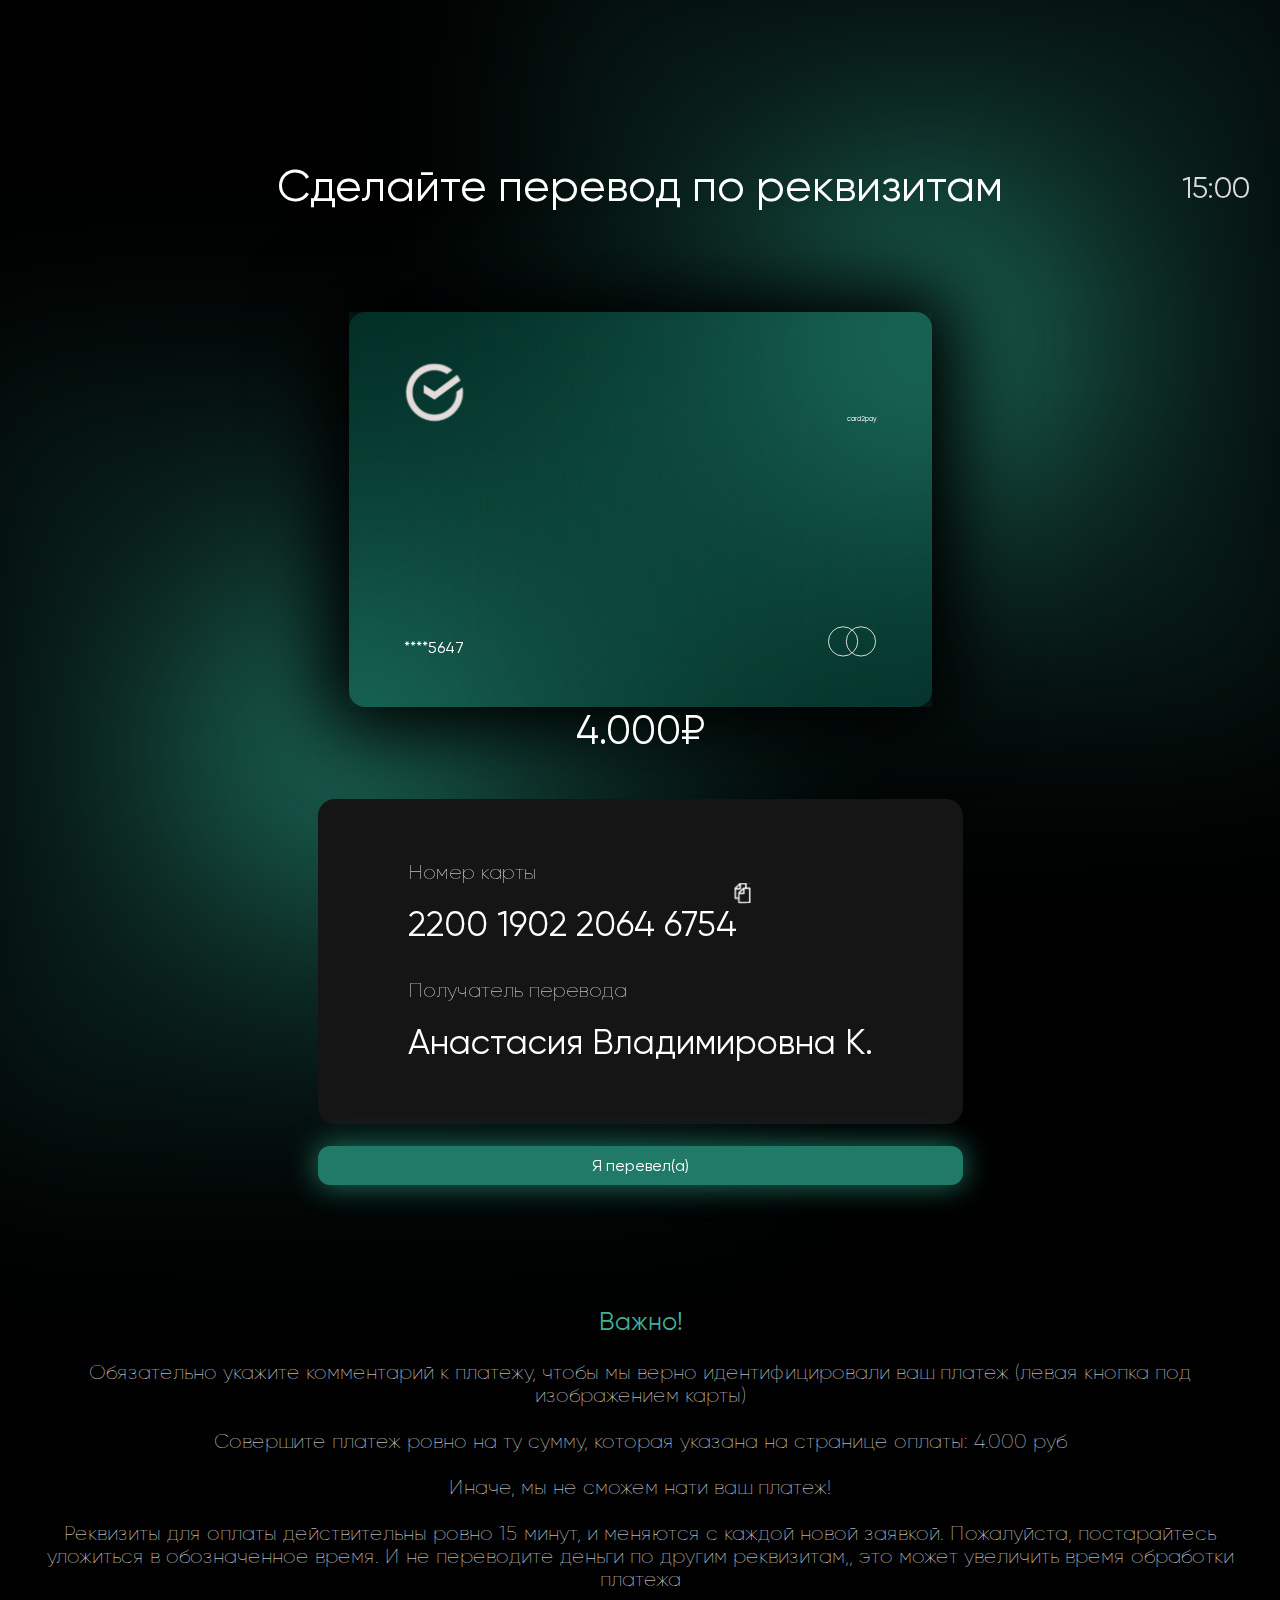
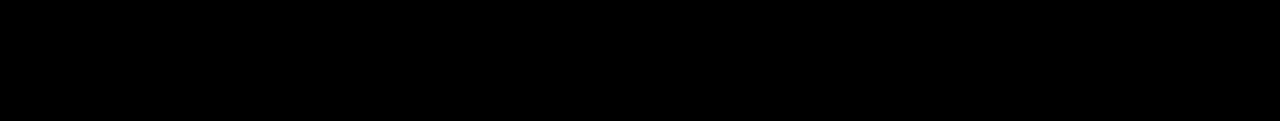
==== commit f4a65a78: "add: new pages" ====
--- a/index.html
+++ b/index.html
@@ -30,25 +30,25 @@
             </div>
           </div>
           <div class="card-back">
-            <div class="count center">4.000₽</div>
+            <div class="count ">4.000₽</div>
             <div class="info-card card-bg">
               <div class="info-card__row">
-                <div class="info">Номер карты</div>
+                <div class="info desc">Номер карты</div>
                 <div class="h2">2200 1902 2064 6754</div>
                 <img class="copy" src="./img/copy.svg" alt="" />
               </div>
 
               <div class="info-card__row">
-                <div class="info">Получатель перевода</div>
+                <div class="info desc">Получатель перевода</div>
                 <div class="h2">Анастасия Владимировна К.</div>
               </div>
             </div>
             <a class="btn btn-green" href="">Я перевел(а)</a>
           </div>
         </div>
-        <div class="info-wr">
-          <div class="info-title center">Важно!</div>
-          <div class="info">
+        <div>
+          <div class="info-title">Важно!</div>
+          <div class="desc">
             Обязательно укажите комментарий к платежу, чтобы мы верно
             идентифицировали ваш платеж (левая кнопка под изображением карты)
             <br /><br />
--- a/style.css
+++ b/style.css
@@ -4,8 +4,8 @@
 } */
 
 @font-face {
-    font-family: "GilroyLight";
-    src: url("./fonts/Gilroy-Light.ttf");
+  font-family: "GilroyLight";
+  src: url("./fonts/Gilroy-Light.ttf");
 }
 
 /* @font-face {
@@ -14,420 +14,456 @@
 } */
 
 @font-face {
-    font-family: "GilroyRegular";
-    src: url("./fonts/Gilroy-Regular.ttf");
+  font-family: "GilroyRegular";
+  src: url("./fonts/Gilroy-Regular.ttf");
 }
 
 @font-face {
+  font-family: "GilroyThin";
+  src: url("./fonts/Gilroy-Thin.ttf");
+}
+
+/* @font-face {
     font-family: "GilroyThin";
-    src: url("./fonts/Gilroy-Thin.ttf");
-}
+    src: url("./fonts/Gilroy-Thin.woff");
+} */
 
 /* @font-face {
     font-family: "GilroyThin";
     src: url("./fonts/Gilroy.otf");
-} */
+}  */
 
 /* @font-face {
     font-family: "Futura";
     src: url("../../fonts/FuturaPT-Medium.woff");
 } */
 
+.desc {
+  font-family: GilroyThin, sans-serif;
+  font-size: 12px;
+}
+
 * {
-    margin: 0;
-    padding: 0;
-    border: 0px;
-
-    font-family: GilroyRegular, sans-serif;
-    color: white;
-    font-weight: 500;
-
-    /* outline: 1px solid red !important; */
+  margin: 0;
+  padding: 0;
+  border: 0px;
+
+  font-family: GilroyRegular, sans-serif;
+  color: white;
+  font-weight: 500;
+  text-align: center;
+
+  /* outline: 1px solid red !important; */
 }
 
 a {
-    text-decoration: none;
+  text-decoration: none;
 }
 
 body {
-    background: black;
+  background: black;
 }
 
 .wrapper {
-    max-width: 390px;
-    /* padding: 0 30px; */
-    margin: auto;
-    /* position: relative; */
-    /* display: flex;
+  max-width: 390px;
+  /* padding: 0 30px; */
+  margin: auto;
+  /* position: relative; */
+  /* display: flex;
     flex-direction: column;
     align-items: center; */
-    /* z-index: 1000; */
-    /* background: black; */
-
+  /* z-index: 1000; */
+  /* background: black; */
 }
 
 .page {
-    position: relative;
+  position: relative;
+  display: flex;
+  flex-direction: column;
+  align-items: center;
+  padding: 30px;
+  z-index: 1000;
+}
+
+h1 {
+  font-size: 15px;
+}
+
+b {
+  font-weight: bold;
+}
+
+.title {
+  padding: 70px 0 10px;
+  z-index: 10;
+}
+
+.time {
+  font-size: 20px;
+  top: 50px;
+  position: absolute;
+  right: 30px;
+  color: #dcdcdc;
+  z-index: 1;
+}
+
+@keyframes back-anim {
+  0% {
+    background-color: black;
+  }
+
+  /* 50% {
+       transform: translateX(0) translateY(0);
+    } */
+
+  100% {
+    background-color: rgba(6, 120, 101, 0.35);
+  }
+}
+
+.back-anim {
+  animation: back-anim 2s;
+  background: rgba(6, 120, 101, 0.35);
+}
+
+.card-front {
+  /* padding: 28px 33px; */
+  /* display: flex; */
+  height: 223px;
+  /* flex-direction: column; */
+  /* justify-content: space-between; */
+  /* background: url("./img/card-bg-desct.png") no-repeat center center; */
+  /* background: url("./img/card-bg.png") no-repeat center center; */
+  /* background: #067865; */
+  /* border-radius: 167px; */
+  width: 329px;
+  /* box-shadow: 0px 0px 75px 25px black; */
+  /* opacity: 0.2; */
+}
+
+.card-front__wr {
+  position: relative;
+  display: flex;
+  height: 167px;
+  flex-direction: column;
+  padding: 28px 33px;
+  justify-content: space-between;
+  box-shadow: 0px 0px 75px 25px black;
+  border-radius: 16px;
+}
+
+.card-row {
+  display: flex;
+  justify-content: space-between;
+  height: fit-content;
+  align-items: flex-end;
+}
+
+.card-front span {
+  font-size: 7px;
+}
+
+.card-front img {
+  z-index: 10;
+}
+
+.count {
+  font-size: 25px;
+  margin-top: 25px;
+}
+
+.info-card {
+  display: grid;
+  gap: 20px;
+}
+
+.card-back {
+  min-width: 330px;
+  z-index: 900000;
+  position: relative;
+}
+
+.card-bg {
+  background-color: #151515;
+  border-radius: 17px;
+  padding: 33px 21px;
+  /* margin-bottom: 25px;
+    margin-top: 45px; */
+
+  /* min-width: 330px; */
+  max-width: 640px;
+  margin: 45px 0 25px;
+}
+
+.info-card__row {
+  position: relative;
+}
+
+.info-card__row div {
+  text-align: left;
+}
+
+.sber-icon {
+  height: 34px;
+  width: 34px;
+}
+
+.card-icon {
+  width: 28px;
+  height: 17px;
+}
+
+.info {
+  margin-bottom: 4px;
+}
+
+.copy {
+  position: absolute;
+  right: 80px;
+  bottom: 22px;
+  cursor: pointer;
+}
+
+.h2 {
+  font-size: 20px;
+}
+
+.info-title {
+  color: #42af98;
+  font-size: 17px;
+  margin-bottom: 13px;
+}
+
+.btn {
+  padding: 10px 0;
+  width: 100%;
+  display: flex;
+  justify-content: center;
+  border-radius: 12px;
+  margin-bottom: 22px;
+}
+
+.btn-green {
+  background: #217a67;
+  box-shadow: 0px 0px 30px #217a67;
+}
+
+.btn-red {
+  background: #6f1c1c;
+  box-shadow: 0px 0px 30px #6f1c1c;
+}
+
+/* page2  */
+.done {
+  order: -1;
+  display: flex;
+  justify-content: center;
+}
+
+.done-img {
+  width: 37px;
+  /* height: 42px; */
+  margin-bottom: -50px;
+}
+
+.table-row {
+  display: flex;
+}
+
+.table-row div {
+  width: 50%;
+  min-width: 150px;
+  text-align: left;
+}
+
+.cancel-subtitle {
+  margin: 12px 0 24px;
+}
+
+.loader-wrapper {
+  top: 90px;
+}
+
+.disput-text {
+  margin: 40px 0;
+}
+
+.disput-title {
+  max-width: 230px;
+}
+
+.search-title {
+  order: 1;
+}
+
+.search-loader {
+    margin-top: 100px;
+}
+
+@media (min-width: 992px) {
+  .desc {
+    font-size: 20px;
+  }
+
+  .cancel-subtitle {
+    font-size: 14px;
+  }
+
+  .wrapper {
+    max-width: 1500px;
+  }
+
+  .page {
+    padding: 30px 30px 130px;
+  }
+
+  h1 {
+    font-size: 45px;
+  }
+
+  .title {
+    padding: 130px 0 100px;
+  }
+
+  .time {
+    font-size: 30px;
+    top: 170px;
+    /* right: 30px;  */
+  }
+
+  .cards {
     display: flex;
     flex-direction: column;
     align-items: center;
-    padding: 30px;
-    z-index: 1000;
-}
-
-h1 {
-    font-size: 15px;
-}
-
-b {
-    font-weight: bold;
-}
-.center {
-    text-align: center;
-}
-
-.title {
-    text-align: center;
-    padding: 70px 0 10px;
-    z-index: 10;
-}
-
-.time {
-    font-size: 20px;
-    top: 50px;
+    width: 100%;
+    justify-content: space-between;
+    margin-bottom: 100px;
+  }
+
+  .card-bg {
+    padding: 62px 90px;
+  }
+
+  .card-front__wr {
+    padding: 50px 55px;
+    height: 295px;
+  }
+
+  .card-front {
+    /* background: url("./img/card-bg-desct.png") no-repeat center center; */
+    /* background: blue; */
+    height: 395px;
+    width: 583px;
+  }
+
+  .sber-icon {
+    height: 61px;
+    width: 61px;
+  }
+
+  .card-icon {
+    width: 50px;
+    height: 31px;
+  }
+
+  .count {
+    font-size: 40px;
+    margin-top: inherit;
+  }
+
+  .info-card {
+    /* width: 639px; */
+    /* height: 322px; */
+    margin-bottom: 22px;
+    /* padding: 64px 0 64px 88px; */
+    gap: 35px;
+  }
+
+  .info {
+    margin-bottom: 20px;
+  }
+
+  .h2 {
+    font-size: 35px;
+  }
+
+  .copy {
+    height: 21px;
+    width: 21px;
+    right: 120px;
+    bottom: 40px;
+  }
+
+  .main-btn {
+    padding: 12px 0;
+    margin-bottom: inherit;
+  }
+
+  .info-title {
+    font-size: 25px;
+    margin-bottom: 25px;
+  }
+
+  .done {
+    /* order: inherit; */
     position: absolute;
-    right: 30px;
-    color: #DCDCDC;
-    z-index: 1;
-}
-
-@keyframes back-anim {
-    0% {
-        background-color: black;
-    }
-
-    /* 50% {
-       transform: translateX(0) translateY(0);
-    } */
-
-    100% {
-        background-color: rgba(6, 120, 101, .35);
-    }
-}
-
-.back-anim {
-    animation: back-anim 2s;
-    background: rgba(6, 120, 101, 0.35);
-}
-
-.card-front {
-    /* padding: 28px 33px; */
-    /* display: flex; */
-    height: 223px;
-    /* flex-direction: column; */
-    /* justify-content: space-between; */
-    /* background: url("./img/card-bg-desct.png") no-repeat center center; */
-    /* background: url("./img/card-bg.png") no-repeat center center; */
-    /* background: #067865; */
-    /* border-radius: 167px; */
-    width: 329px;
-    /* box-shadow: 0px 0px 75px 25px black; */
-    /* opacity: 0.2; */
-}
-
-.card-front__wr {
-    position: relative;
-    display: flex;
-    height: 167px;
-    flex-direction: column;
-    padding: 28px 33px;
-    justify-content: space-between;
-    box-shadow: 0px 0px 75px 25px black;
-    border-radius: 16px;
-}
-
-.card-row {
-    display: flex;
-    justify-content: space-between;
-    height: fit-content;
-    align-items: flex-end;
-}
-
-.card-front span {
-    font-size: 7px;
-}
-
-.card-front img {
-    z-index: 10;
-}
-
-.count {
-    font-size: 25px;
-    margin-top: 25px;
-}
-
-.info-card {
-    display: grid;
-    gap: 20px;
-}
-
-.card-back {
-    min-width: 330px;
-    z-index: 900000;
-    position: relative;
-}
-
-.card-bg {
-    background-color: #151515;
-    border-radius: 17px;
-    padding: 33px 21px;
-    /* margin-bottom: 25px;
-    margin-top: 45px; */
-
-    /* min-width: 330px; */
-    max-width: 640px;
-    margin: 45px 0 25px;
-}
-
-.info-card__row {
-    position: relative;
-}
-
-.sber-icon {
-    height: 34px;
-    width: 34px;
-}
-
-.card-icon {
-    width: 28px;
-    height: 17px;
-}
-
-.info {
-    font-family: GilroyThin, sans-serif;
-    /* color: #636363; */
-    font-size: 12px;
-    margin-bottom: 4px;
-}
-
-.copy {
-    position: absolute;
-    right: 80px;
-    bottom: 22px;
-    cursor: pointer;
-}
-
-.h2 {
-    font-size: 20px;
-}
-
-.info-title {
-    color: #42AF98;
-    font-size: 17px;
-    margin-bottom: 13px;
-}
-
-
-.btn {
-    padding: 10px 0;
-    width: 100%;
-    display: flex;
-    justify-content: center;
-    border-radius: 12px;
-    margin-bottom: 22px;
-}
-
-.btn-green {
-    background: #217A67;
-    box-shadow: 0px 0px 30px #217A67;
-}
-
-.btn-red {
-    background: #6F1C1C;
-    box-shadow: 0px 0px 30px #6F1C1C;
-}
-
-/* page2  */
-.done {
-    order: -1;
-    display: flex;
-    justify-content: center;
-}
-
-.done-img {
-    width: 37px;
-    /* height: 42px; */
-    margin-bottom: -50px;
-}
-
-.table {
-    font-family: GilroyLight, sans-serif !important;
-    font-size: 12px;
-    /* min-width: 330px; */
-}
-
-.table-row {
-    display: flex;
-}
-
-.table-row div {
-    width: 50%;
-    min-width: 150px;
-}
-
-
-@media (min-width: 992px) {
-    .wrapper {
-        max-width: 1500px;
-    }
-
-    .page {
-        padding: 30px 30px 130px;
-    }
-
-    h1 {
-        font-size: 45px;
-    }
-
-    .title {
-        padding: 130px 0 100px;
-    }
-
-    .time {
-        font-size: 30px;
-        top: 170px;
-        /* right: 30px;  */
-    }
-
-    .cards {
-        display: flex;
-        flex-direction: column;
-        align-items: center;
-        width: 100%;
-        justify-content: space-between;
-        margin-bottom: 100px;
-    }
-
-    /* .main-cards {
-        margin-top: 70px;
-        margin-top: -100px;
-    } */
-
-    .card-bg {
-        padding: 62px 90px;
-    }
-
-    .card-front__wr {
-        padding: 50px 55px;
-        height: 295px;
-    }
-
-    .card-front {
-        /* background: url("./img/card-bg-desct.png") no-repeat center center; */
-        /* background: blue; */
-        height: 395px;
-        width: 583px;
-    }
-
-    .sber-icon {
-        height: 61px;
-        width: 61px;
-    }
-
-    .card-icon {
-        width: 50px;
-        height: 31px;
-    }
-
-    .count {
-        font-size: 40px;
-    }
-
-    .info-card {
-        /* width: 639px; */
-        /* height: 322px; */
-        margin-bottom: 22px;
-        /* padding: 64px 0 64px 88px; */
-        gap: 35px;
-    }
-
-    .info {
-        font-size: 20px;
-        margin-bottom: 20px;
-    }
-
-    .h2 {
-        font-size: 35px;
-    }
-
-    .copy {
-        height: 21px;
-        width: 21px;
-        right: 120px;
-        bottom: 40px;
-    }
-
-    .info-wr {
-        text-align: center;
-    }
-
-    .main-btn {
-        padding: 12px 0;
-        margin-bottom: inherit;
-    }
-
-    .info-title {
-        font-size: 25px;
-        margin-bottom: 25px;
-    }
-
-    .info-title .info {
-        text-align: center;
-    }
-
-    .done {
-        order: inherit;
-        position: absolute;
-        left: 0;
-        top: 370px;
-    }
-
-    .card-back-left {
-        margin-left: auto;
-        z-index: 20;
-    }
-
-    .done-img {
-        width: 106px;
-        margin-bottom: inherit;
-    }
-
+    /* left: 0; */
+    top: 370px;
+  }
+
+  .card-back-left {
+    margin-top: 250px;
+  }
+
+  .done-img {
+    width: 106px;
+    margin-bottom: inherit;
+  }
+
+  .disput-title {
+    max-width: inherit;
+  }
+
+  .search-title {
+    order: inherit;
+  }
 }
 
 @media (min-width: 1440px) {
-    .cards {
-        flex-direction: initial;
-    }
-
-    .card-back {
-        
-        min-width: 640px;
-    }
-
-    /* page2  */
-    /* .done {
-        order: inherit;
-        position: absolute;
-        left: 0;
-        top: 410px;
-    } */
-
-    .card-front img {
-        margin-bottom: inherit;
-        
-    }
-
-
-
-
-}+  .cards {
+    flex-direction: initial;
+  }
+
+  .card-back {
+    min-width: 640px;
+  }
+
+  .done {
+    order: inherit;
+    left: 0;
+  }
+
+  .card-back-left {
+    margin-left: auto;
+    z-index: 20;
+    margin-top: inherit;
+  }
+
+  .card-front img {
+    margin-bottom: inherit;
+    margin-left: 60px;
+  }
+
+  .back-anim {
+    margin-top: 70px;
+  }
+
+  .disput-loader {
+    left: inherit;
+  }
+
+  .disput-cont {
+    margin-left: inherit;
+    margin-top: 250px;
+  }
+}
--- a/animation.css
+++ b/animation.css
@@ -1,300 +1,321 @@
 :root {
-    /* --opacity: 10%; */
-    /* --color-bg1: red;
+  /* --opacity: 10%; */
+  /* --color-bg1: red;
     --color-bg2: red; */
-    --color1: 33, 122, 103;
-    --color3: 33, 122, 103;
-    --color4: 33, 122, 103;
-    --color5: 33, 122, 103;
-
-    --color-red: 144, 54, 54;
-    --color-interactive: 33, 122, 103;
-    /* --circle-size-big: 50%; */
-    --circle-size-small: 400px;
-    --circle-size-big: 800px;
-    /* --blending: Soft-light; */
-    --opacity-g: 0.3;
-    --w-390: calc((100% - 390px)/2);
-    --w-1440: calc((100% - 1440px)/2);
-    --w-992: calc((100% - 992px)/2);
-    --w-744: calc((100% - 744px)/2);
-}
-
-
-
-
+  --color1: 33, 122, 103;
+  --color3: 33, 122, 103;
+  --color4: 33, 122, 103;
+  --color5: 33, 122, 103;
+
+  --color-red: 144, 54, 54;
+  --color-interactive: 33, 122, 103;
+  /* --circle-size-big: 50%; */
+  --circle-size-small: 360px;
+  --circle-size-big: 800px;
+  /* --blending: Soft-light; */
+  --opacity-g: 0.3;
+  --w-390: calc((100% - 390px) / 2);
+  --w-1440: calc((100% - 1440px) / 2);
+  --w-992: calc((100% - 992px) / 2);
+  --w-744: calc((100% - 744px) / 2);
+}
 
 .gradient-bg {
-    /* width: 100vw;
+  /* width: 100vw;
     height: 100vh; */
-    /* position: relative; */
-    overflow: hidden;
-    background: black;
-    /* top: 0;
+  /* position: relative; */
+  overflow: hidden;
+  background: black;
+  /* top: 0;
     left: 0; */
 }
 
 .gradient-bg svg {
-    display: none;
-} 
-
+  display: none;
+}
 
 .gradients-container {
-    /* filter: url(#goo) blur(90px); */
-    width: 100%;
-    height: 100%;
-    top: 0;
-    /* right: 0; */
-    position: absolute;
-}
-
+  /* filter: url(#goo) blur(90px); */
+  width: 100%;
+  height: 100%;
+  top: 0;
+  /* right: 0; */
+  position: absolute;
+}
 
 @keyframes g1 {
-    0% {
-        transform: translateX(-50%) translateY(-100vh);
-    }
-
-    /* 50% {
+  0% {
+    transform: translateX(-50%) translateY(-100vh);
+  }
+
+  /* 50% {
        transform: translateX(0) translateY(0);
     } */
 
-    100% {
-        transform: translateX(0) translateY(0);
-        
-    }
-}
-
+  100% {
+    transform: translateX(0) translateY(0);
+  }
+}
 
 @keyframes g2 {
-    0% {
-        transform: translateX(150%) translateY(100vh);
-    }
-
-    /* 50% {
+  0% {
+    transform: translateX(150%) translateY(100vh);
+  }
+
+  /* 50% {
        transform: translateX(0) translateY(0);
     } */
 
-    100% {
-        transform: translateX(0) translateY(0);
-        
-    }
+  100% {
+    transform: translateX(0) translateY(0);
+  }
 }
 
 @keyframes g3 {
-    0% {
-        transform: translateX(0) translateY(0);
-    }
-
-    100% {
-        transform: translateX(0) translateY(0);
-        
-    }
-
-    from { opacity: 0; }
-    to { opacity: 1; }
+  0% {
+    transform: translateX(0) translateY(0);
+  }
+
+  100% {
+    transform: translateX(0) translateY(0);
+  }
+
+  from {
+    opacity: 0;
+  }
+  to {
+    opacity: 1;
+  }
 }
 
 .g {
-    background: radial-gradient(circle at center, rgba(var(--color1), 1) 0, rgba(var(--color1), 0) 80%) no-repeat;
-    width: var(--circle-size-small);
-    height: var(--circle-size-small);
+  background: radial-gradient(
+      circle at center,
+      rgba(var(--color1), 1) 0,
+      rgba(var(--color1), 0) 80%
+    )
+    no-repeat;
+  width: var(--circle-size-small);
+  height: var(--circle-size-small);
 }
 .g1 {
-    top: -70px;
-    left: calc(var(--w-390)  + 330px - 200px);
-    filter: url(#goo) blur(90px);
-    position: absolute;
-    animation: g1 2s;
-    opacity: 1;
+  top: -70px;
+  /* left: calc(var(--w-390)  + 330px - 200px); */
+  right: calc(var(--w-390) - 160px);
+  filter: url(#goo) blur(90px);
+  position: fixed;
+  animation: g1 2s;
+  opacity: 1;
 }
 
 .g2 {
-    top: 150px;
-    left: calc(var(--w-390) - 200px);
-    filter: url(#goo) blur(90px);
-    position: absolute;
-    animation: g2 2s;
-    opacity: 1;
-}
-
-.g3 {
-    top: -20px;
-    left: 0;
-    filter: url(#goo) blur(90px);
-    position: absolute;
-    animation: g3 2s;
-}
-
+  top: 150px;
+  left: calc(var(--w-390) - 160px);
+  filter: url(#goo) blur(90px);
+  position: absolute;
+  animation: g2 2s;
+  opacity: 1;
+}
+
+.g3,
 .g4 {
-    top: -20px;
-    /* left: 0; */
-    filter: url(#goo) blur(90px);
-    position: absolute;
-    animation: g3 2s;
-
-    background: radial-gradient(circle at center, rgba(var(--color-red), 1) 0, rgba(var(--color-red), 0) 80%) no-repeat !important;
-}
-
-
-@media (min-width: 744px) {
-    .g {
-        background: radial-gradient(circle at center, rgba(var(--color1), 1) 0, rgba(var(--color1), 0) 50%) no-repeat;
-        width: var(--circle-size-big);
-        height: var(--circle-size-big);
-    }
-
-    .g1 {
-        top: -270px;
-        left: calc(var(--w-744)  + 330px - 200px);
-    }
-    
-    .g2 {
-        top: 0px;
-        left: calc(var(--w-744) - 200px);
-        
-    }
-
-    .g3 {
-        top: -240px;
-        left: calc(var(--w-744)  + 330px - 360px);
-    }
-}
-
-@media (min-width: 992px) {
-    .g1 {
-        /* top: -270px; */
-        top: -60px;
-        left: calc(var(--w-992) - 200px);
-        /* left: 0; */
-    }
-    
-    .g2 {
-        top: 350px;
-        /* left: 15%; */
-        left: calc(var(--w-992)  + 583px - 200px);
-    }
-
-
-    .g3 {
-        top: -210px;
-    }
-}
-
-@media (min-width: 1440px) {
-    .g1 {
-        top: 360px;
-        left: calc(var(--w-1440) - 400px);
-        /* left: 0; */
-    }
-    
-    .g2 {
-        top: 0;
-        /* left: 15%; */
-        left: calc(var(--w-1440) - 400px + 583px);
-    }
-
-
+  top: -20px;
+  left: 15px;
+  filter: url(#goo) blur(90px);
+  position: absolute;
+  animation: g3 2s;
+}
+
+.g4 {
+  background: radial-gradient(
+      circle at center,
+      rgba(var(--color-red), 1) 0,
+      rgba(var(--color-red), 0) 80%
+    )
+    no-repeat !important;
 }
 
 .loader,
 .loader div,
 .loader div:after {
-    box-sizing: border-box;
+  box-sizing: border-box;
 }
 
 .loader {
-    color: blue;
-    display: inline-block;
-    position: relative;
-    width: 76px;
-    height: 76px;
+  /* color: blue; */
+  display: inline-block;
+  position: relative;
+  width: 76px;
+  height: 76px;
 }
 
 .loader div {
-    transform-origin: 40px 40px;
-    animation: loader 1.2s linear infinite;
+  transform-origin: 40px 40px;
+  animation: loader 1.2s linear infinite;
 }
 
 .loader div:after {
-    content: " ";
-    display: block;
-    position: absolute;
-    top: 3.2px;
-    left: 36.8px;
-    width: 6px;
-    height: 13px;
-    border-radius: 30%;
-    background: #002D9E;
+  content: " ";
+  display: block;
+  position: absolute;
+  top: 3.2px;
+  left: 36.8px;
+  width: 10px;
+  height: 20px;
+  border-radius: 5px;
+  background: white;
 }
 
 .loader div:nth-child(1) {
-    transform: rotate(0deg);
-    animation-delay: -1.1s;
+  transform: rotate(0deg);
+  animation-delay: -1.1s;
 }
 
 .loader div:nth-child(2) {
-    transform: rotate(30deg);
-    animation-delay: -1s;
+  transform: rotate(30deg);
+  animation-delay: -1s;
 }
 
 .loader div:nth-child(3) {
-    transform: rotate(60deg);
-    animation-delay: -0.9s;
+  transform: rotate(60deg);
+  animation-delay: -0.9s;
 }
 
 .loader div:nth-child(4) {
-    transform: rotate(90deg);
-    animation-delay: -0.8s;
+  transform: rotate(90deg);
+  animation-delay: -0.8s;
 }
 
 .loader div:nth-child(5) {
-    transform: rotate(120deg);
-    animation-delay: -0.7s;
+  transform: rotate(120deg);
+  animation-delay: -0.7s;
 }
 
 .loader div:nth-child(6) {
-    transform: rotate(150deg);
-    animation-delay: -0.6s;
+  transform: rotate(150deg);
+  animation-delay: -0.6s;
 }
 
 .loader div:nth-child(7) {
-    transform: rotate(180deg);
-    animation-delay: -0.5s;
+  transform: rotate(180deg);
+  animation-delay: -0.5s;
 }
 
 .loader div:nth-child(8) {
-    transform: rotate(210deg);
-    animation-delay: -0.4s;
+  transform: rotate(210deg);
+  animation-delay: -0.4s;
 }
 
 .loader div:nth-child(9) {
-    transform: rotate(240deg);
-    animation-delay: -0.3s;
+  transform: rotate(240deg);
+  animation-delay: -0.3s;
 }
 
 .loader div:nth-child(10) {
-    transform: rotate(270deg);
-    animation-delay: -0.2s;
+  transform: rotate(270deg);
+  animation-delay: -0.2s;
 }
 
 .loader div:nth-child(11) {
-    transform: rotate(300deg);
-    animation-delay: -0.1s;
+  transform: rotate(300deg);
+  animation-delay: -0.1s;
 }
 
 .loader div:nth-child(12) {
-    transform: rotate(330deg);
-    animation-delay: 0s;
-}
-
+  transform: rotate(330deg);
+  animation-delay: 0s;
+}
 
 @keyframes loader {
-    0% {
-        opacity: 1;
-    }
-
-    100% {
-        opacity: 0;
-    }
-}
-
+  0% {
+    opacity: 1;
+  }
+
+  100% {
+    opacity: 0;
+  }
+}
+
+@media (min-width: 744px) {
+  .g1 {
+    /* top: -70px; */
+    left: calc(var(--w-744) + 530px - 200px);
+  }
+
+  .g2 {
+    top: 90px;
+    left: calc(var(--w-744) - 20px);
+  }
+
+  .g3,
+  .g4 {
+    top: -40px;
+    left: calc(var(--w-744) + 210px);
+  }
+}
+
+@media (min-width: 992px) {
+  .g {
+    background: radial-gradient(
+        circle at center,
+        rgba(var(--color1), 1) 0,
+        rgba(var(--color1), 0.2) 50%
+      )
+      no-repeat;
+    width: var(--circle-size-big);
+    height: var(--circle-size-big);
+  }
+
+  .g1 {
+    top: 350px;
+    /* top: -60px; */
+    left: calc(var(--w-992) - 200px);
+    /* left: 0; */
+  }
+
+  /* w экрана - w разрешения = остаток по бокам / 2  */
+
+  .g2 {
+    top: -60px;
+    /* top: 350px; */
+    /* left: 15%; */
+    left: calc(var(--w-992) + 583px - 200px);
+  }
+
+  .g3,
+  .g4 {
+    top: -210px;
+    left: calc(var(--w-992) + 333px - 200px);
+  }
+
+  .loader {
+    width: 150px;
+    height: 150px;
+  }
+
+  .loader div {
+    transform-origin: 30px 50px;
+  }
+
+  .loader div:after {
+    width: 20px;
+    height: 40px;
+    border-radius: 15px;
+    top: -40px;
+    left: 20px;
+  }
+}
+
+@media (min-width: 1440px) {
+  .g1 {
+    top: 360px;
+    left: calc(var(--w-1440) - 400px);
+    /* left: 0; */
+  }
+
+  .g2 {
+    top: 0;
+    /* left: 15%; */
+    left: calc(var(--w-1440) - 400px + 583px);
+  }
+}
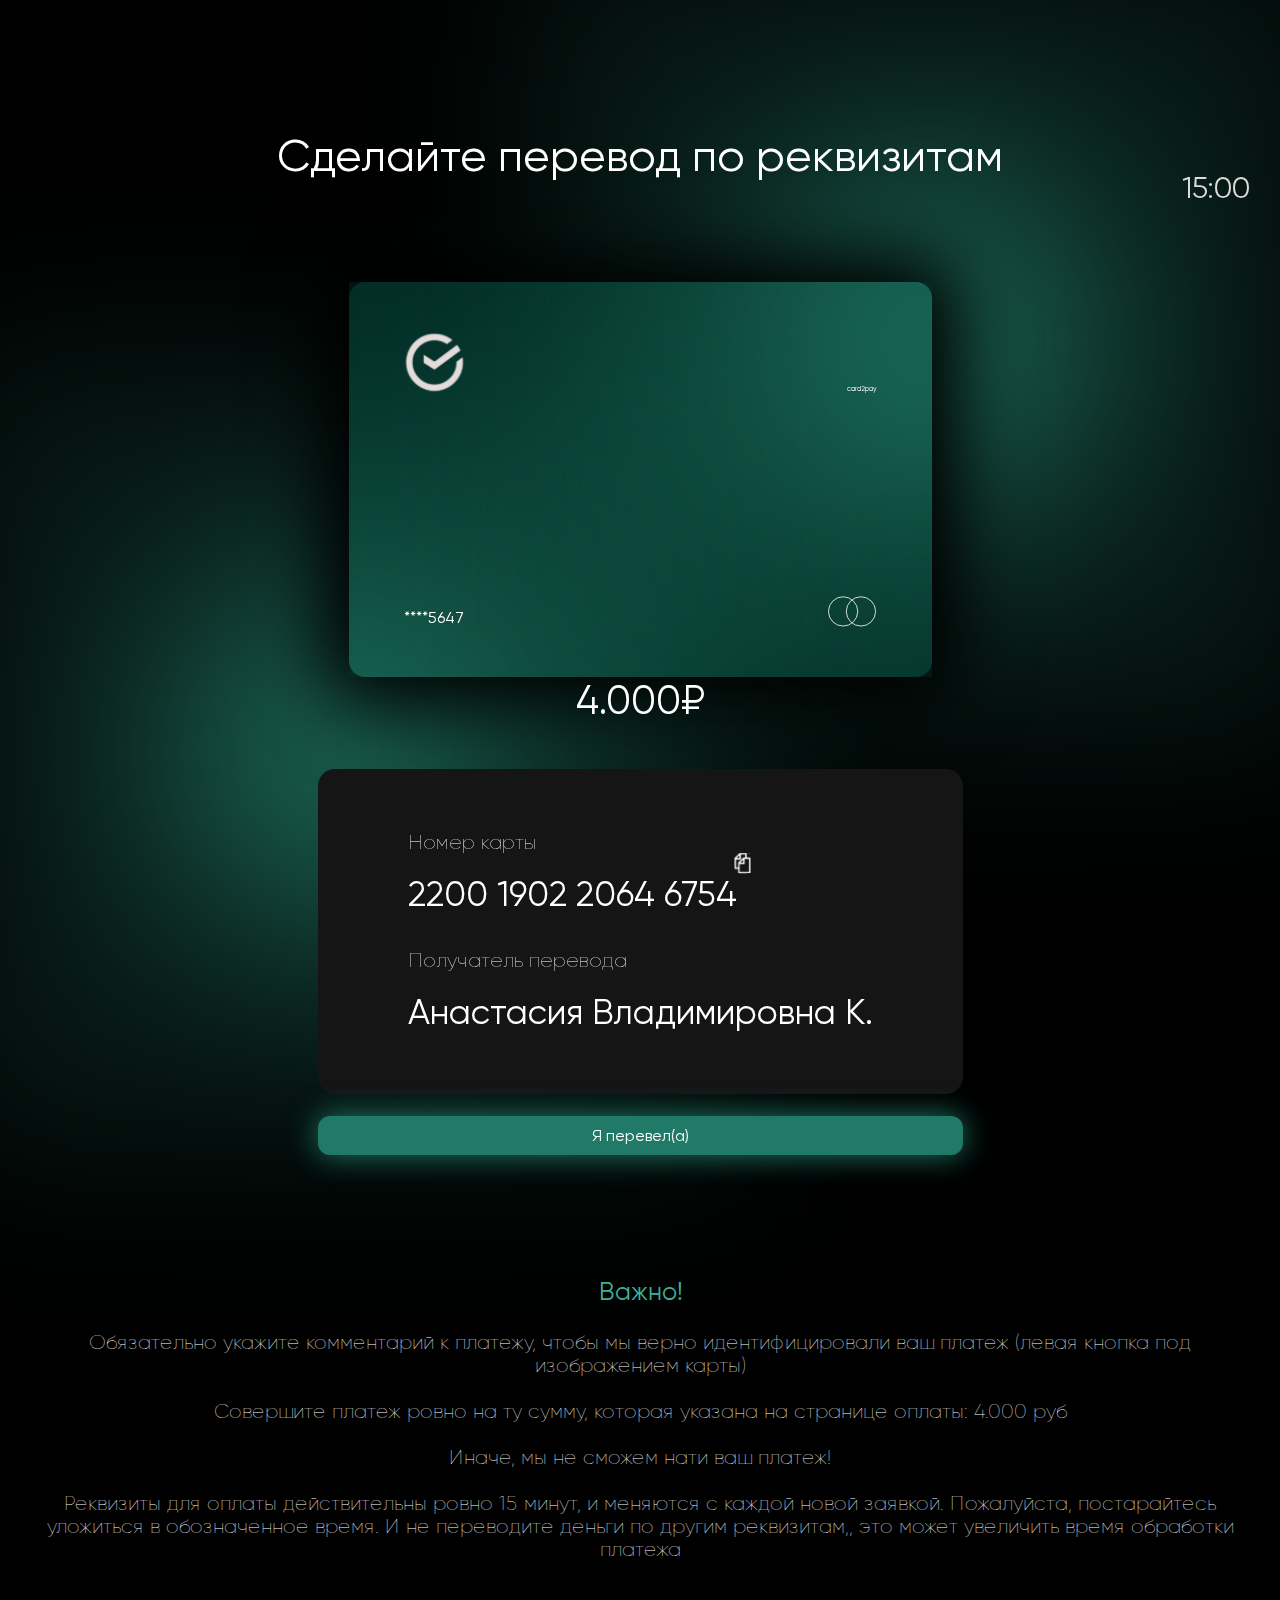
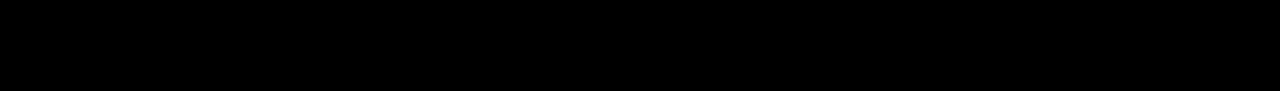
==== commit 96f07ae7: "upload animation" ====
--- a/index.html
+++ b/index.html
@@ -14,7 +14,7 @@
         <h1 class="title">Сделайте перевод по реквизитам</h1>
         <div class="time">15:00</div>
         <div class="cards main-cards">
-            <div class="g g1"></div>
+            <div class="g g1 g1-1"></div>
             <div class="g g2"></div>
           <div class="card-front back-anim">
 
@@ -47,7 +47,7 @@
           </div>
         </div>
         <div>
-          <div class="info-title">Важно!</div>
+          <div class="info-title info-text">Важно!</div>
           <div class="desc">
             Обязательно укажите комментарий к платежу, чтобы мы верно
             идентифицировали ваш платеж (левая кнопка под изображением карты)
--- a/style.css
+++ b/style.css
@@ -230,8 +230,11 @@
 
 .info-title {
   color: #42af98;
+  margin-bottom: 13px;
+}
+
+.info-text {
   font-size: 17px;
-  margin-bottom: 13px;
 }
 
 .btn {
@@ -263,7 +266,7 @@
 .done-img {
   width: 37px;
   /* height: 42px; */
-  margin-bottom: -50px;
+  margin-bottom: -20px;
 }
 
 .table-row {
@@ -297,7 +300,7 @@
 }
 
 .search-loader {
-    margin-top: 100px;
+  margin-top: 100px;
 }
 
 @media (min-width: 992px) {
@@ -322,7 +325,7 @@
   }
 
   .title {
-    padding: 130px 0 100px;
+    padding: 100px 0;
   }
 
   .time {
@@ -400,8 +403,11 @@
   }
 
   .info-title {
+    margin-bottom: 25px;
+  }
+
+  .info-text {
     font-size: 25px;
-    margin-bottom: 25px;
   }
 
   .done {
@@ -427,6 +433,21 @@
   .search-title {
     order: inherit;
   }
+
+  .disput-cont {
+    margin-left: inherit;
+    margin-top: 400px;
+  }
+
+  .loader-wrapper {
+    justify-content: center;
+    align-items: center;
+    display: flex;
+    width: inherit;
+    height: inherit;
+    top: -25px;
+    left: -25px;
+  }
 }
 
 @media (min-width: 1440px) {
@@ -440,7 +461,7 @@
 
   .done {
     order: inherit;
-    left: 0;
+    left: 30px;
   }
 
   .card-back-left {
@@ -449,9 +470,14 @@
     margin-top: inherit;
   }
 
-  .card-front img {
+  /* .card-front img {
     margin-bottom: inherit;
     margin-left: 60px;
+  } */
+
+  .done-img {
+    margin-bottom: inherit;
+    margin-left: 90px;
   }
 
   .back-anim {
@@ -464,6 +490,6 @@
 
   .disput-cont {
     margin-left: inherit;
-    margin-top: 250px;
-  }
-}
+    margin-top: 500px;
+  }
+}
--- a/animation.css
+++ b/animation.css
@@ -18,6 +18,8 @@
   --w-1440: calc((100% - 1440px) / 2);
   --w-992: calc((100% - 992px) / 2);
   --w-744: calc((100% - 744px) / 2);
+
+  /* --w-744: calc((100 - 744px) / 2); */
 }
 
 .gradient-bg {
@@ -48,9 +50,19 @@
     transform: translateX(-50%) translateY(-100vh);
   }
 
-  /* 50% {
-       transform: translateX(0) translateY(0);
-    } */
+  100% {
+    transform: translateX(0) translateY(0);
+  }
+}
+
+@keyframes g1-1 {
+  0% {
+    transform: translateX(0) translateY(0);
+  }
+
+  50% {
+    transform: translateX(120px) translateY(130px);
+  }
 
   100% {
     transform: translateX(0) translateY(0);
@@ -62,9 +74,19 @@
     transform: translateX(150%) translateY(100vh);
   }
 
-  /* 50% {
-       transform: translateX(0) translateY(0);
-    } */
+  100% {
+    transform: translateX(0) translateY(0);
+  }
+}
+
+@keyframes g2-2 {
+  0% {
+    transform: translateX(0) translateY(0);
+  }
+
+  50% {
+    transform: translateX(-150px) translateY(-60px);
+  }
 
   100% {
     transform: translateX(0) translateY(0);
@@ -98,13 +120,13 @@
   width: var(--circle-size-small);
   height: var(--circle-size-small);
 }
+
 .g1 {
   top: -70px;
-  /* left: calc(var(--w-390)  + 330px - 200px); */
   right: calc(var(--w-390) - 160px);
   filter: url(#goo) blur(90px);
   position: fixed;
-  animation: g1 2s;
+  animation: g3 2s;
   opacity: 1;
 }
 
@@ -113,8 +135,9 @@
   left: calc(var(--w-390) - 160px);
   filter: url(#goo) blur(90px);
   position: absolute;
-  animation: g2 2s;
+  animation: g3 2s;
   opacity: 1;
+  animation-iteration-count: infinite;
 }
 
 .g3,
@@ -238,13 +261,39 @@
 
 @media (min-width: 744px) {
   .g1 {
-    /* top: -70px; */
     left: calc(var(--w-744) + 530px - 200px);
-  }
+    /* animation-name: g1;
+    animation-duration: 2s;
+    animation-iteration-count: 1;
+    animation-direction: alternate;  */
+
+    animation: 
+    g1-1 5s infinite reverse 2s, 
+    g1 2s 1 alternate;
+  }
+
+  /* .g1-1 { */
+  /* left: calc(var(--w-744) + 530px - 200px);
+    animation-name: g1-1;
+    animation-duration: 5s;
+    animation-iteration-count: infinite;
+    animation-direction: reverse;
+    animation-delay: -2s; */
+  /* } */
 
   .g2 {
     top: 90px;
     left: calc(var(--w-744) - 20px);
+    /* animation: g2 2s; */
+    /* animation-name: g2, g2-2;
+    animation-duration: 2s, 5s;
+    animation-iteration-count: 1, infinite;
+    animation-direction: normal, reverse;
+    animation-delay: -2s; */
+
+    animation: 
+    g2-2 5s infinite reverse 2s, 
+    g2 2s 1 alternate;
   }
 
   .g3,
@@ -284,14 +333,18 @@
 
   .g3,
   .g4 {
-    top: -210px;
+    top: -170px;
     left: calc(var(--w-992) + 333px - 200px);
   }
 
-  .loader {
+  .g5 {
+    left: inherit;
+  }
+
+  /* .loader {
     width: 150px;
     height: 150px;
-  }
+  } */
 
   .loader div {
     transform-origin: 30px 50px;
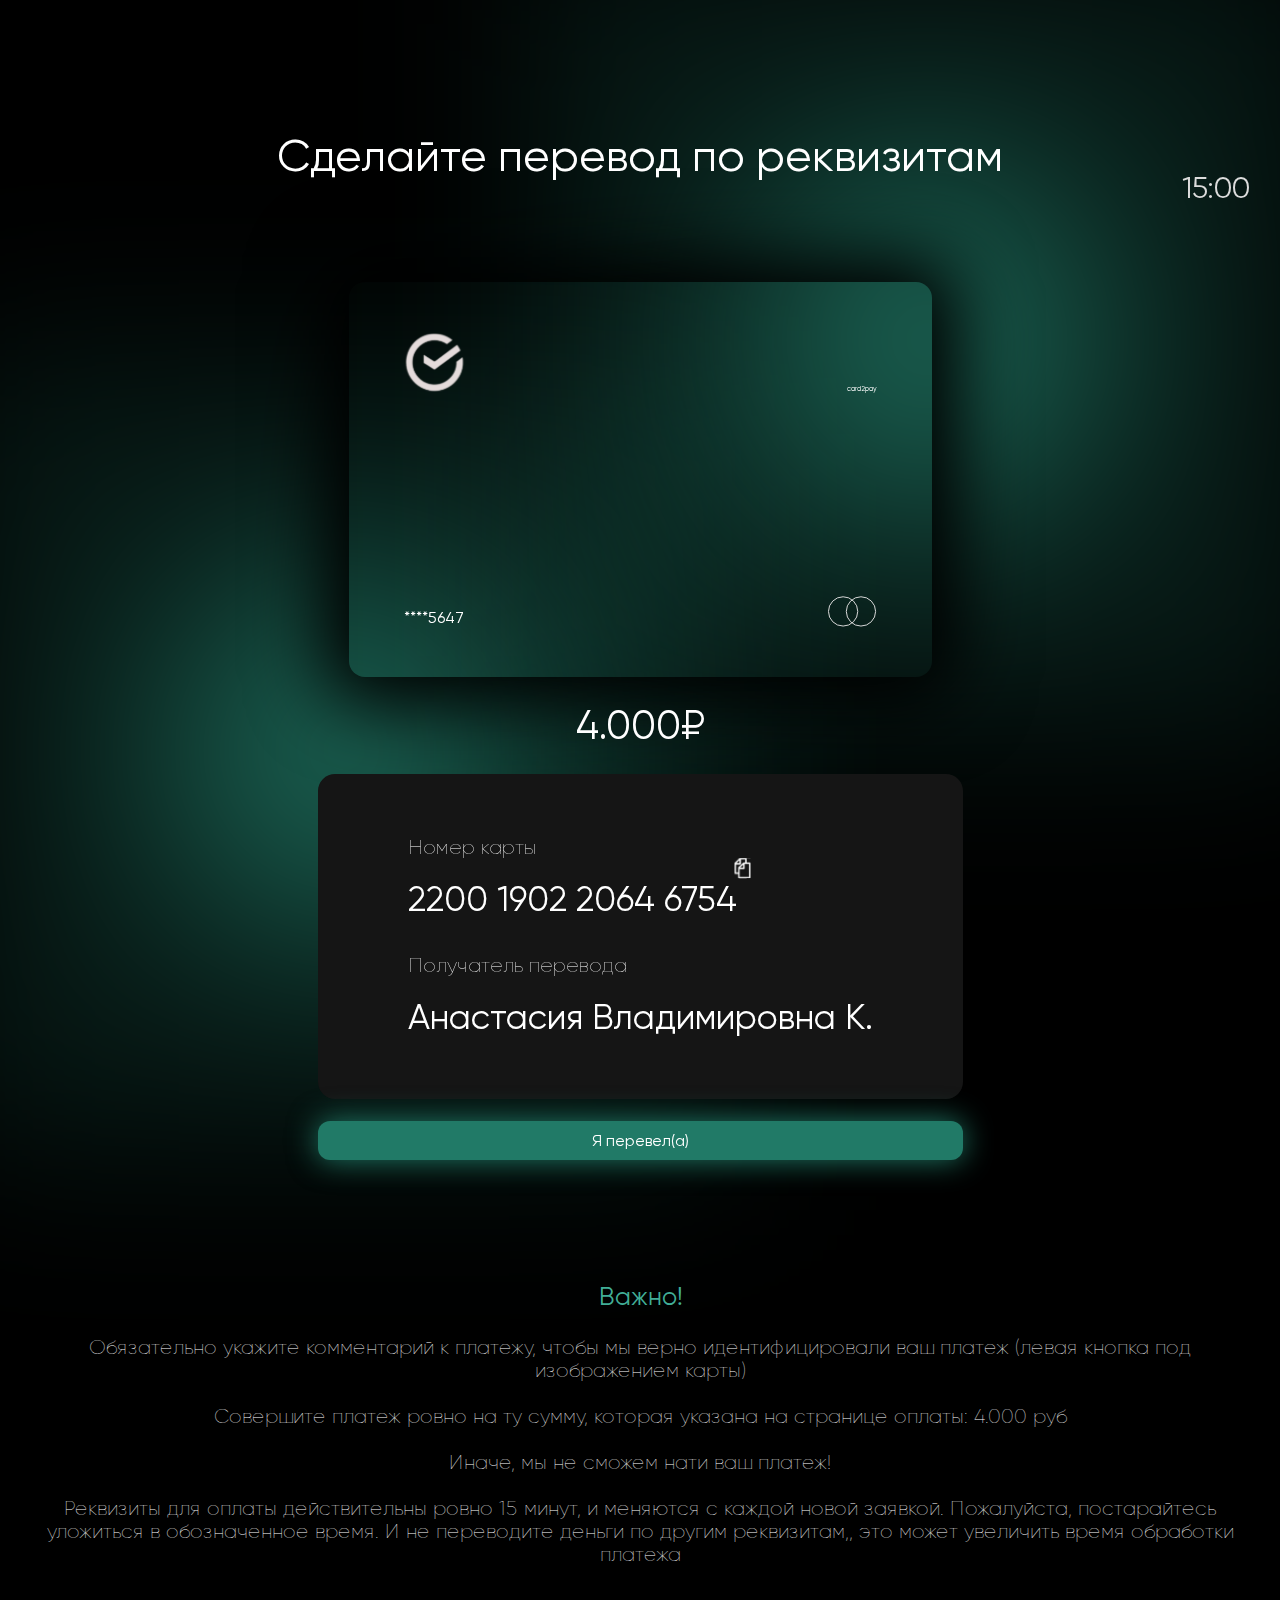
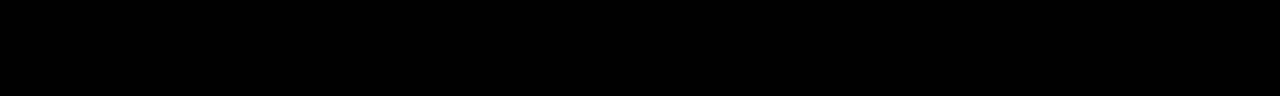
==== commit 330fd2fa: "fix" ====
--- a/index.html
+++ b/index.html
@@ -14,7 +14,7 @@
         <h1 class="title">Сделайте перевод по реквизитам</h1>
         <div class="time">15:00</div>
         <div class="cards main-cards">
-            <div class="g g1 g1-1"></div>
+            <div class="g g1"></div>
             <div class="g g2"></div>
           <div class="card-front back-anim">
 
--- a/style.css
+++ b/style.css
@@ -62,18 +62,13 @@
 
 body {
   background: black;
+  overflow-y: hidden;
+  overflow-x: hidden;
 }
 
 .wrapper {
   max-width: 390px;
-  /* padding: 0 30px; */
   margin: auto;
-  /* position: relative; */
-  /* display: flex;
-    flex-direction: column;
-    align-items: center; */
-  /* z-index: 1000; */
-  /* background: black; */
 }
 
 .page {
@@ -112,33 +107,19 @@
     background-color: black;
   }
 
-  /* 50% {
-       transform: translateX(0) translateY(0);
-    } */
-
   100% {
-    background-color: rgba(6, 120, 101, 0.35);
+    background-color: rgba(6, 120, 101, 0.001);
   }
 }
 
 .back-anim {
   animation: back-anim 2s;
-  background: rgba(6, 120, 101, 0.35);
+  background: rgba(6, 120, 101, 0.001);
 }
 
 .card-front {
-  /* padding: 28px 33px; */
-  /* display: flex; */
   height: 223px;
-  /* flex-direction: column; */
-  /* justify-content: space-between; */
-  /* background: url("./img/card-bg-desct.png") no-repeat center center; */
-  /* background: url("./img/card-bg.png") no-repeat center center; */
-  /* background: #067865; */
-  /* border-radius: 167px; */
   width: 329px;
-  /* box-shadow: 0px 0px 75px 25px black; */
-  /* opacity: 0.2; */
 }
 
 .card-front__wr {
@@ -187,12 +168,8 @@
   background-color: #151515;
   border-radius: 17px;
   padding: 33px 21px;
-  /* margin-bottom: 25px;
-    margin-top: 45px; */
-
-  /* min-width: 330px; */
   max-width: 640px;
-  margin: 45px 0 25px;
+  margin: 25px 0 25px;
 }
 
 .info-card__row {
@@ -256,7 +233,6 @@
   box-shadow: 0px 0px 30px #6f1c1c;
 }
 
-/* page2  */
 .done {
   order: -1;
   display: flex;
@@ -265,7 +241,6 @@
 
 .done-img {
   width: 37px;
-  /* height: 42px; */
   margin-bottom: -20px;
 }
 
@@ -331,7 +306,6 @@
   .time {
     font-size: 30px;
     top: 170px;
-    /* right: 30px;  */
   }
 
   .cards {
@@ -353,8 +327,6 @@
   }
 
   .card-front {
-    /* background: url("./img/card-bg-desct.png") no-repeat center center; */
-    /* background: blue; */
     height: 395px;
     width: 583px;
   }
@@ -371,14 +343,11 @@
 
   .count {
     font-size: 40px;
-    margin-top: inherit;
+    /* margin-top: inherit; */
   }
 
   .info-card {
-    /* width: 639px; */
-    /* height: 322px; */
     margin-bottom: 22px;
-    /* padding: 64px 0 64px 88px; */
     gap: 35px;
   }
 
@@ -411,14 +380,12 @@
   }
 
   .done {
-    /* order: inherit; */
     position: absolute;
-    /* left: 0; */
-    top: 370px;
+    top: 280px;
   }
 
   .card-back-left {
-    margin-top: 250px;
+    margin-top: 350px;
   }
 
   .done-img {
@@ -470,14 +437,9 @@
     margin-top: inherit;
   }
 
-  /* .card-front img {
-    margin-bottom: inherit;
-    margin-left: 60px;
-  } */
-
   .done-img {
     margin-bottom: inherit;
-    margin-left: 90px;
+    /* margin-left: 90px; */
   }
 
   .back-anim {
@@ -490,6 +452,6 @@
 
   .disput-cont {
     margin-left: inherit;
-    margin-top: 500px;
-  }
-}
+    margin-top: 440px;
+  }
+}
--- a/animation.css
+++ b/animation.css
@@ -55,37 +55,11 @@
   }
 }
 
-@keyframes g1-1 {
-  0% {
-    transform: translateX(0) translateY(0);
-  }
-
-  50% {
-    transform: translateX(120px) translateY(130px);
-  }
-
-  100% {
-    transform: translateX(0) translateY(0);
-  }
-}
+
 
 @keyframes g2 {
   0% {
     transform: translateX(150%) translateY(100vh);
-  }
-
-  100% {
-    transform: translateX(0) translateY(0);
-  }
-}
-
-@keyframes g2-2 {
-  0% {
-    transform: translateX(0) translateY(0);
-  }
-
-  50% {
-    transform: translateX(-150px) translateY(-60px);
   }
 
   100% {
@@ -137,7 +111,6 @@
   position: absolute;
   animation: g3 2s;
   opacity: 1;
-  animation-iteration-count: infinite;
 }
 
 .g3,
@@ -260,37 +233,48 @@
 }
 
 @media (min-width: 744px) {
+
+  @keyframes g1-1 {
+    0% {
+      transform: translateX(0) translateY(0);
+    }
+  
+    50% {
+      transform: translateX(-150px) translateY(-50px);
+    }
+  
+    100% {
+      transform: translateX(0) translateY(0);
+    }
+  }
+  
+  @keyframes g2-2 {
+    0% {
+      transform: translateX(0) translateY(0);
+    }
+  
+    50% {
+      transform: translateX(150px) translateY(150px);
+    }
+  
+    100% {
+      transform: translateX(0) translateY(0);
+    }
+  }
+
+  
   .g1 {
     left: calc(var(--w-744) + 530px - 200px);
-    /* animation-name: g1;
-    animation-duration: 2s;
-    animation-iteration-count: 1;
-    animation-direction: alternate;  */
 
     animation: 
     g1-1 5s infinite reverse 2s, 
     g1 2s 1 alternate;
   }
 
-  /* .g1-1 { */
-  /* left: calc(var(--w-744) + 530px - 200px);
-    animation-name: g1-1;
-    animation-duration: 5s;
-    animation-iteration-count: infinite;
-    animation-direction: reverse;
-    animation-delay: -2s; */
-  /* } */
 
   .g2 {
     top: 90px;
     left: calc(var(--w-744) - 20px);
-    /* animation: g2 2s; */
-    /* animation-name: g2, g2-2;
-    animation-duration: 2s, 5s;
-    animation-iteration-count: 1, infinite;
-    animation-direction: normal, reverse;
-    animation-delay: -2s; */
-
     animation: 
     g2-2 5s infinite reverse 2s, 
     g2 2s 1 alternate;
@@ -304,6 +288,35 @@
 }
 
 @media (min-width: 992px) {
+
+  @keyframes g1-1 {
+    0% {
+      transform: translateX(0) translateY(0);
+    }
+  
+    50% {
+      transform: translateX(120px) translateY(130px);
+    }
+  
+    100% {
+      transform: translateX(0) translateY(0);
+    }
+  }
+  
+  @keyframes g2-2 {
+    0% {
+      transform: translateX(0) translateY(0);
+    }
+  
+    50% {
+      transform: translateX(-150px) translateY(-60px);
+    }
+  
+    100% {
+      transform: translateX(0) translateY(0);
+    }
+  }
+
   .g {
     background: radial-gradient(
         circle at center,
@@ -317,9 +330,10 @@
 
   .g1 {
     top: 350px;
-    /* top: -60px; */
     left: calc(var(--w-992) - 200px);
-    /* left: 0; */
+    animation: 
+    g1-1 5s infinite reverse 2s, 
+    g1 2s 1 alternate;
   }
 
   /* w экрана - w разрешения = остаток по бокам / 2  */
@@ -329,12 +343,16 @@
     /* top: 350px; */
     /* left: 15%; */
     left: calc(var(--w-992) + 583px - 200px);
+    animation: 
+    g2-2 5s infinite reverse 2s, 
+    g2 2s 1 alternate;
   }
 
   .g3,
   .g4 {
     top: -170px;
-    left: calc(var(--w-992) + 333px - 200px);
+    /* left: calc(var(--w-992) + 333px - 200px); */
+    left: auto;
   }
 
   .g5 {
